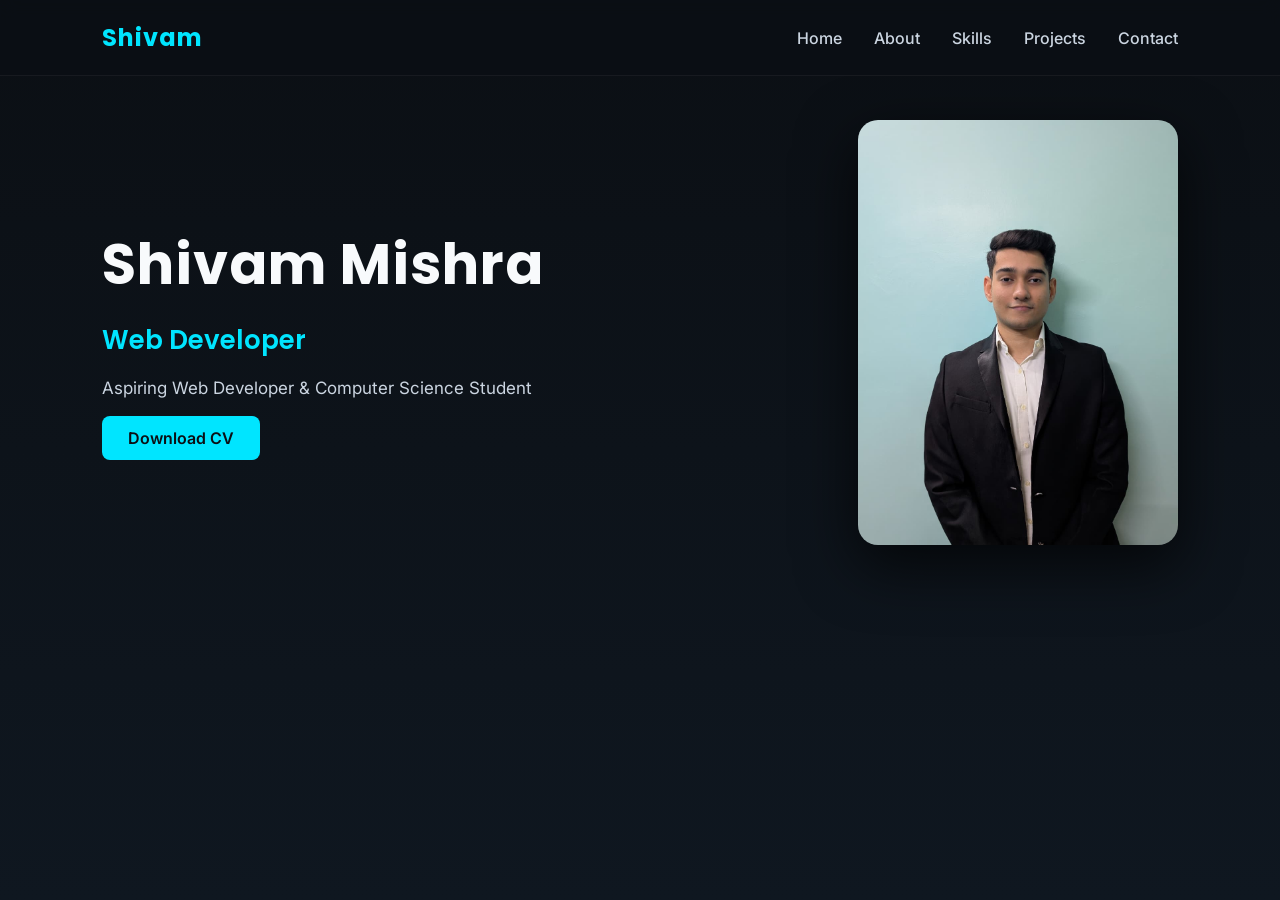
==== index.html @ c3b42509 "portfolio" ====
<!DOCTYPE html>
<html lang="en">
<head>
    <meta charset="UTF-8">
    <meta name="viewport" content="width=device-width, initial-scale=1.0">
    <title>Shivam Mishra | Portfolio</title>
    <link rel="stylesheet" href="index.css">
    <link href="https://fonts.googleapis.com/css2?family=Inter:wght@300;400;500;600&family=Poppins:wght@500;600;700&display=swap" rel="stylesheet">
</head>
<body>
<header>
          <h2 class="logo">Shivam</h2>
   <nav>
      <ul>
       <a href="#" data-section="home">Home</a>
<a href="#" data-section="about">About</a>
<a href="#" data-section="skills">Skills</a>
<a href="#" data-section="projects">Projects</a>
<a href="#" data-section="contact">Contact</a>

      </ul>
   </nav>
</header>

<section id="home" class="yesactive">
    <div class="content">
        <div class="text">
    <h1>Shivam Mishra</h1>
<h2>
    <span class="static-text"></span>
    <span class="role"></span>
</h2>    <p>Aspiring Web Developer & Computer Science Student</p>
<a href="cv.pdf" download>Download CV</a></div>
<div class="image">
 <img src="abc.jpeg" alt="Shivam">
</div>
</div></section>

<section id="about" class="yes">
    <div class="aboutcontainer">
        <h2>About Me</h2>

        <p>
            I am a second-year B.Tech Computer Science (AI) student focused on building a strong foundation in Data Structures, Algorithms, and Web Development. I enjoy transforming ideas into structured, functional applications with clean design and logical architecture.
        </p>

        <p>
            My current focus is strengthening problem-solving skills through DSA while simultaneously building real-world frontend projects. I am particularly interested in writing efficient code and understanding how systems work behind the scenes.
        </p>

        <p>
            Beyond academics, I actively follow financial markets and trading strategies, which has helped me develop analytical thinking and decision-making under uncertainty. I also play cricket, which has strengthened my teamwork and consistency.
        </p>
    </div>
</section>

<section id="skills"class="yes">
    <div class="skillscontainer">
        <h2>Skills</h2>

        <div class="skillsgrid">

            <div class="skillcard">
                <h3>💻 Languages</h3>
                <ul>
                    <li>Java</li>
                    <li>C</li>
                    <li>Python</li>
                </ul>
            </div>

            <div class="skillcard">
                <h3>🌐 Web Technologies</h3>
                <ul>
                    <li>HTML</li>
                    <li>CSS</li>
                    <li>JavaScript</li>
                </ul>
            </div>

            <div class="skillcard">
                <h3>🧠 Core Concepts</h3>
                <ul>
                    <li>Data Structures & Algorithms</li>
                    <li>OOPS</li>
                    <li>Operating Systems</li>
                    <li>SQL</li>
                </ul>
            </div>

        </div>
    </div>
</section>

<section id="projects"class="yes">
    <div class="projectscontainer">
        <h2>Projects</h2>

        <div class="projectsgrid">

            <div class="projectcard">
                <h3>Spotify Clone</h3>
                <p>
                    A responsive music player web application with play, pause, and album-based song navigation. 
                    Built to strengthen DOM manipulation and JavaScript logic.
                </p>

                <div class="techstack">
                    <span>HTML</span>
                    <span>CSS</span>
                    <span>JavaScript</span>
                </div>

                <div class="projectlinks">
                    <a href="https://github.com/your-username/project-repo" target="_blank">GitHub</a>
                </div>
            </div>

        </div>
    </div>
</section>
<section id="contact"class="yes">
    <h2>Get In Touch</h2>
    <div class="contactcontainer">
        <div class="contactinfo">
            <div class="contactcard">
                <h3>LinkedIn</h3>
    <a href="https://www.linkedin.com/in/shivammishra15">Visit</a></div>
    <div class="contactcard">
                <h3>GitHub</h3>
                <a href="https://github.com/your-username" target="_blank">
                    View Projects
                </a>
            </div>
    <div class="contactcard">
                <h3>Email</h3>
                <a href="mailto:Shivam1505mishra@gmail.com">
                    Send Mail
                </a>    
      </div>
      </div>
      <div class="contactform">
    <h2>Contact for any enquiry </h2>
    <form>
       <label for="name">Name</label>
<input type="text" id="name" name="name">

<label for="email">Email</label>
<input type="email" id="email" name="email">

<label for="phone">Phone</label>
<input type="tel" id="phone" name="phone">

<label for="message">Message</label>
<textarea id="message" name="message"></textarea>

<button type="submit">Send</button>
 </form>
 </div>
 </div>
</section>
<script src="index.js"></script>
</body>
</html>
---- index.css ----
*{
    margin:0;
    padding:0;
    box-sizing:border-box;
}

html{
    scroll-behavior:smooth;
}

body{
    font-family:'Inter', sans-serif;
    background: linear-gradient(180deg, #0b0f14 0%, #0f1720 100%);
    color:#f8fafc;
    position: relative;
    overflow-x: hidden;

}

/* Typography */
h1,h2,h3{
    font-family:'Poppins', sans-serif;
    font-weight:600;
}

/* Header */
header{
    position:fixed;
    width:100%;
    top:0;
    background:rgba(11, 15, 20, 0.85);
    backdrop-filter:blur(8px);
    padding:20px 8%;
    display:flex;
    justify-content:space-between;
    align-items:center;
    z-index:1000;
    border-bottom:1px solid rgba(255,255,255,0.05);
}

.logo{
    color:#00e5ff;
    font-weight:700;
    letter-spacing:1px;
}

header nav ul{
    display:flex;
    list-style:none;
    gap:32px;
}

header nav a{
    text-decoration:none;
    color:#cbd5e1;
    font-weight:500;
    transition:0.3s ease;
}

header nav a:hover{
    color:#00e5ff;
}

/* Sections */
section{
    padding:120px 8% 100px;
}

/* HERO */
#home{
    min-height:100vh;
    display:flex;
    align-items:center;
}
#home.yesactive{
    display: flex;
}

.content{
    display:flex;
    justify-content:space-between;
    align-items:center;
    width:100%;
    gap:70px;
}

.text h1{
    font-size:56px;
    font-weight:700;
    letter-spacing:1px;
}

.text h2{
    font-size:26px;
    color:#00e5ff;
    margin:14px 0;
}

.text p{
    font-size:17px;
    line-height:1.7;
    color:#cbd5e1;
    max-width:520px;
    margin-bottom:25px;
}

/* Button */
a[download]{
    background:#00e5ff;
    padding:12px 26px;
    border-radius:8px;
    text-decoration:none;
    color:#0b0f14;
    font-weight:600;
    transition:0.3s ease;
}

a[download]:hover{
    background:#00bcd4;
    transform:translateY(-3px);
    box-shadow:0 0 15px rgba(0,229,255,0.3);
}

/* Image */
.image img{
    width:320px;
    border-radius:20px;
    box-shadow:0 20px 60px rgba(0,0,0,0.7);
    transition:0.4s ease;
}

.image img:hover{
    transform:scale(1.05);
}

/* CONTACT */
#contact{
    background:#0f1621;
    border-top:1px solid rgba(255,255,255,0.05);
}


#contact h2{
    margin-bottom:60px;
    color: #00e5ff;
    margin-bottom: auto;
}

.contactcontainer{
    display:flex;
    gap:70px;
    align-items:stretch;
}
.contactinfo,
.contactform{
    flex:1;
    display:flex;
    flex-direction:column;
}

/* Cards */
.contactinfo{
    justify-content:space-evenly;
    gap:25px;
}

.contactcard{
    background:#141b24;
    padding:25px;
    border-radius:14px;
    border:1px solid rgba(255,255,255,0.06);
    transition:0.3s ease;
}

.contactcard:hover{
    transform:translateY(-6px);
    border-color:#00e5ff;
    box-shadow:0 0 20px rgba(0,229,255,0.15);
}

.contactcard h3{
    color:#00e5ff;
    margin-bottom:8px;
}

.contactcard a{
    color:#cbd5e1;
    text-decoration:none;
    transition:0.3s ease;
}

.contactcard a:hover{
    color:#00e5ff;
}

/* Form */
.contactform form{
    display:flex;
    flex-direction:column;
    gap:18px;
}

.contactform input,
.contactform textarea{
    padding:14px;
    border-radius:8px;
    border:1px solid rgba(255,255,255,0.06);
    background:#141b24;
    color:#f8fafc;
}

.contactform input:focus,
.contactform textarea:focus{
    outline:none;
    border-color:#00e5ff;
}

.contactform button{
    padding:14px;
    border-radius:8px;
    border:none;
    background:#00e5ff;
    color:#0b0f14;
    font-weight:600;
    cursor:pointer;
    transition:0.3s ease;
}

.contactform button:hover{
    background:#00bcd4;
}
#about{
    background: #0c1218;
}
.aboutcontainer{
    max-width: 900px;
    margin: auto;
}
#about h2{
    margin-bottom: 30px;
    color: #00e5ff;
    text-align: center;
}
#about p{
    color: #cbd5e1;
    line-height: 1.8;
    margin-bottom: 20px;
    font-size: 17px;
}
#skills{
   background: #0f1621; 
}
.skillscontainer{
    max-width: 1100px;
    margin: auto;
}
#skills h2{
    margin-bottom: 50px;
    color: #00e5ff;
    text-align: center;
}
.skillsgrid{
    display: flex;
    gap: 40px;
    flex-wrap: wrap;
}
.skillcard{
    flex: 1;
    min-width: 260px;
    background: #141b24;
    padding: 30px;
    border-radius: 14px;
    border: 1px solid rgba(255,255,255,0.06);
    transition: transform 0.3s ease, box-shadow 0.3s ease, border 0.3s ease;
}
.skillcard:hover{
    transform: translateY((-6px));
    border-color: #00e5ff;
    box-shadow: 0 10px 30px rgba(0,229,255,0.15);
}
.skillcard h3{
    margin-bottom: 20px;
    color: #00e5ff;
}
.skillcard ul{
    list-style: none;
}
.skillcard li{
    margin-bottom: 12px;
    color: #cbd5e1;
    font-size: 16px;
    position: relative;
    padding-left: 18px;
}
.skillcard li::before {
    content: "▹";
    position: absolute;
    left: 0;
    color: #00e5ff;
}
#projects {
    background: #0c1218;
}

.projectscontainer {
    max-width: 1100px;
    margin: auto;
}

#projects h2 {
    margin-bottom: 50px;
    color: #00e5ff;
}

.projectsgrid {
    display: flex;
    gap: 40px;
    flex-wrap: wrap;
}

.projectcard {
    flex: 1;
    min-width: 300px;
    background: #141b24;
    padding: 30px;
    border-radius: 14px;
    border: 1px solid rgba(255,255,255,0.06);
    transition: 0.3s ease;
}

.projectcard:hover {
    transform: translateY(-8px);
    border-color: #00e5ff;
    box-shadow: 0 10px 30px rgba(0,229,255,0.15);
}

.projectcard h3 {
    margin-bottom: 15px;
    color: #00e5ff;
}

.projectcard p {
    color: #cbd5e1;
    line-height: 1.7;
    margin-bottom: 20px;
}

/* Tech Stack Tags */
.techstack {
    margin-bottom: 20px;
}

.techstack span {
    display: inline-block;
    background: #1f2933;
    padding: 6px 12px;
    border-radius: 6px;
    font-size: 14px;
    margin-right: 8px;
    color: #cbd5e1;
}

/* Project Links */
.projectlinks a {
    text-decoration: none;
    color: #00e5ff;
    font-weight: 500;
    transition: 0.3s ease;
}

.projectlinks a:hover {
    text-decoration: underline;
}
.yes {
    display: none !important;
}

.yesactive {
    display: block !important;
}
.fade-in {
    animation: fadeSection 0.4s ease forwards;
}

@keyframes fadeSection {
    from {
        opacity: 0;
        transform: translateY(15px);
    }
    to {
        opacity: 1;
        transform: translateY(0);
    }
}
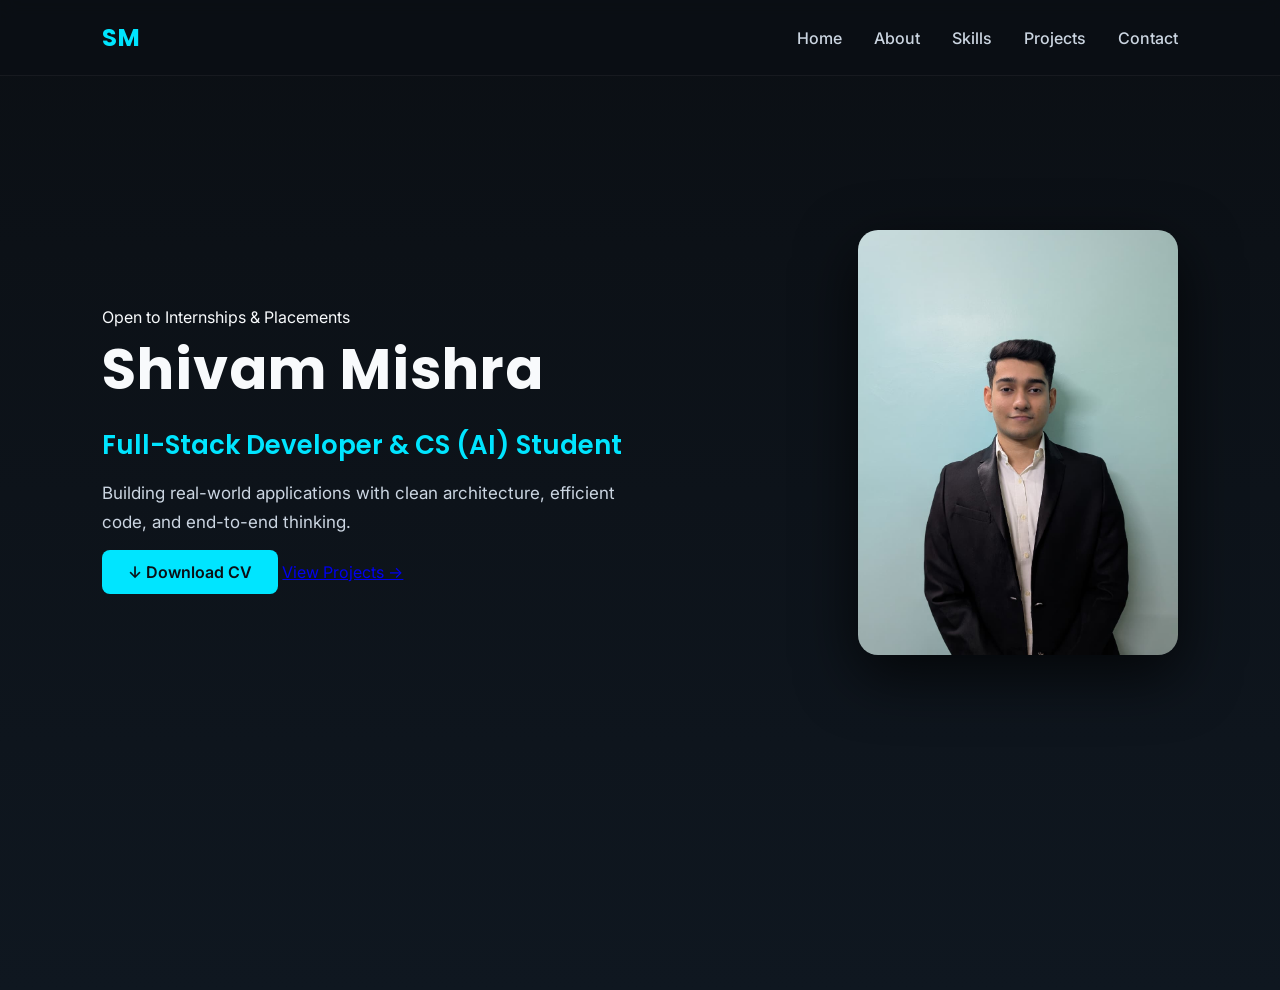
==== commit 9acb7d4d: "update project and skills" ====
--- a/index.html
+++ b/index.html
@@ -9,7 +9,7 @@
 </head>
 <body>
 <header>
-          <h2 class="logo">Shivam</h2>
+          <h2 class="logo">SM</h2>
    <nav>
       <ul>
        <a href="#" data-section="home">Home</a>
@@ -22,143 +22,215 @@
    </nav>
 </header>
 
-<section id="home" class="yesactive">
+ <section id="home" class="yesactive">
+    <div class="hero-bg"></div>
+    <div class="hero-grid"></div>
     <div class="content">
-        <div class="text">
-    <h1>Shivam Mishra</h1>
-<h2>
-    <span class="static-text"></span>
-    <span class="role"></span>
-</h2>    <p>Aspiring Web Developer & Computer Science Student</p>
-<a href="cv.pdf" download>Download CV</a></div>
-<div class="image">
- <img src="abc.jpeg" alt="Shivam">
-</div>
-</div></section>
-
-<section id="about" class="yes">
+      <div class="text">
+        <div class="hero-badge">
+          <span class="badge-dot"></span>
+          Open to Internships &amp; Placements
+        </div>
+        <h1>Shivam <span class="accent">Mishra</span></h1>
+        <h2 class="hero-sub">Full-Stack Developer &amp; CS (AI) Student</h2>
+        <p>Building real-world applications with clean architecture, efficient code, and end-to-end thinking.</p>
+        <div class="hero-actions">
+          <a href="cv.pdf" download class="btn btn-primary">↓ Download CV</a>
+          <a href="#" data-section="projects" class="btn btn-ghost">View Projects →</a>
+        </div>
+      </div>
+      <div class="image">
+        <img src="abc.jpeg" alt="Shivam Mishra">
+      </div>
+    </div>
+  </section>
+
+  <section id="about" class="yes">
     <div class="aboutcontainer">
-        <h2>About Me</h2>
-
-        <p>
-            I am a second-year B.Tech Computer Science (AI) student focused on building a strong foundation in Data Structures, Algorithms, and Web Development. I enjoy transforming ideas into structured, functional applications with clean design and logical architecture.
-        </p>
-
-        <p>
-            My current focus is strengthening problem-solving skills through DSA while simultaneously building real-world frontend projects. I am particularly interested in writing efficient code and understanding how systems work behind the scenes.
-        </p>
-
-        <p>
-            Beyond academics, I actively follow financial markets and trading strategies, which has helped me develop analytical thinking and decision-making under uncertainty. I also play cricket, which has strengthened my teamwork and consistency.
-        </p>
-    </div>
-</section>
-
-<section id="skills"class="yes">
+      <div class="section-label">About Me</div>
+      <h2>Who I Am</h2>
+      <div class="about-grid">
+        <div class="about-text">
+          <p>I'm a second-year B.Tech Computer Science (AI) student, focused on building a strong foundation in Data Structures, Algorithms, and full-stack Web Development.</p>
+          <p>I enjoy building end-to-end applications — from designing REST APIs and database schemas to crafting clean, responsive frontends. I care about writing efficient code and understanding how systems work under the hood.</p>
+          <p>Beyond academics, I actively follow financial markets and trading strategies, which has sharpened my analytical thinking. I also play cricket, which has built my teamwork and consistency.</p>
+        </div>
+        <div class="about-stats">
+          <div class="stat-card">
+            <div class="stat-number">2+</div>
+            <div class="stat-label">Full-stack projects</div>
+          </div>
+          <div class="stat-card">
+            <div class="stat-number">25d</div>
+            <div class="stat-label">DSA roadmap</div>
+          </div>
+          <div class="stat-card">
+            <div class="stat-number">5+</div>
+            <div class="stat-label">Technologies</div>
+          </div>
+          <div class="stat-card">
+            <div class="stat-number">2nd</div>
+            <div class="stat-label">Year B.Tech CS (AI)</div>
+          </div>
+        </div>
+      </div>
+    </div>
+  </section>
+
+<section id="skills" class="yes">
     <div class="skillscontainer">
-        <h2>Skills</h2>
-
-        <div class="skillsgrid">
-
-            <div class="skillcard">
-                <h3>💻 Languages</h3>
-                <ul>
-                    <li>Java</li>
-                    <li>C</li>
-                    <li>Python</li>
-                </ul>
+      <div class="section-label">Skills</div>
+      <h2>My Tech Stack</h2>
+      <p class="section-desc">A mix of languages, frameworks, and tools I've used to build real projects.</p>
+      <div class="skillsgrid">
+        <div class="skillcard">
+          <h3>💻 Languages</h3>
+          <div class="skill-tags">
+            <span class="tag">Java</span>
+            <span class="tag">C</span>
+            <span class="tag">Python</span>
+            <span class="tag">JavaScript</span>
+            <span class="tag">SQL</span>
+          </div>
+        </div>
+        <div class="skillcard">
+          <h3>🌐 Frontend</h3>
+          <div class="skill-tags">
+            <span class="tag">HTML</span>
+            <span class="tag">CSS</span>
+            <span class="tag">JavaScript</span>
+            <span class="tag">EJS</span>
+          </div>
+        </div>
+        <div class="skillcard">
+          <h3>⚙️ Backend</h3>
+          <div class="skill-tags">
+            <span class="tag green">Node.js</span>
+            <span class="tag green">Express.js</span>
+            <span class="tag green">REST APIs</span>
+            <span class="tag green">JWT Auth</span>
+          </div>
+        </div>
+        <div class="skillcard">
+          <h3>🗄️ Database &amp; Tools</h3>
+          <div class="skill-tags">
+            <span class="tag green">MySQL</span>
+            <span class="tag">Git</span>
+            <span class="tag">GitHub</span>
+            <span class="tag">Render</span>
+          </div>
+        </div>
+        <div class="skillcard">
+          <h3>🧠 CS Concepts</h3>
+          <div class="skill-tags">
+            <span class="tag">DSA</span>
+            <span class="tag">OOP</span>
+            <span class="tag">Operating Systems</span>
+            <span class="tag">DBMS</span>
+          </div>
+        </div>
+      </div>
+    </div>
+  </section>
+
+<section id="projects" class="yes">
+    <div class="projectscontainer">
+      <div class="section-label">Projects</div>
+      <h2>Things I've Built</h2>
+      <p class="section-desc">Real-world applications built from scratch — covering the full stack.</p>
+      <div class="projectsgrid">
+ 
+        <!-- StockSim -->
+        <div class="projectcard featured">
+          <div class="project-badge">⭐ Featured</div>
+          <h3>StockSim — Virtual NSE Trading Platform</h3>
+          <p>A full-stack virtual stock trading platform simulating real NSE market conditions. Features live stock prices via Yahoo Finance API, JWT authentication, portfolio tracking, buy/sell orders, and a leaderboard. Built end-to-end with MVC architecture and deployed on cloud infrastructure.</p>
+          <div class="techstack">
+            <span>Node.js</span>
+            <span>Express.js</span>
+            <span>MySQL</span>
+            <span>EJS</span>
+            <span>JWT</span>
+            <span>Yahoo Finance API</span>
+            <span>Render</span>
+          </div>
+          <div class="projectlinks">
+            <a href="https://github.com/shivamm-15/Stocksim" target="_blank">GitHub →</a>
+          </div>
+        </div>
+ 
+        <!-- Spotify Clone -->
+        <div class="projectcard">
+          <div class="project-badge blue">Frontend</div>
+          <h3>Spotify Clone</h3>
+          <p>A responsive music player web application with play, pause, and album-based song navigation. Built to strengthen DOM manipulation, event handling, and JavaScript logic. Closely replicates Spotify's UI layout and interaction patterns.</p>
+          <div class="techstack">
+            <span>HTML</span>
+            <span>CSS</span>
+            <span>JavaScript</span>
+          </div>
+          <div class="projectlinks">
+            <a href="https://github.com/shivamm-15" target="_blank">GitHub →</a>
+          </div>
+        </div>
+ 
+      </div>
+    </div>
+  </section>
+
+
+<section id="contact" class="yes">
+    <div class="section-label">Contact</div>
+    <h2>Get In Touch</h2>
+    <p class="section-desc">Open to internship opportunities, collaborations, and project discussions.</p>
+    <div class="contactcontainer">
+      <div class="contactinfo">
+        <a href="https://www.linkedin.com/in/shivammishra15" target="_blank" class="contactcard">
+          <div class="contact-icon">💼</div>
+          <h3>LinkedIn</h3>
+          <span>shivammishra15</span>
+        </a>
+        <a href="https://github.com/shivamm-15" target="_blank" class="contactcard">
+          <div class="contact-icon">🐙</div>
+          <h3>GitHub</h3>
+          <span>shivamm-15</span>
+        </a>
+        <a href="mailto:Shivam1505mishra@gmail.com" class="contactcard">
+          <div class="contact-icon">✉️</div>
+          <h3>Email</h3>
+          <span>Shivam1505mishra@gmail.com</span>
+        </a>
+      </div>
+ 
+      <div class="contactform">
+        <h3>Send a Message</h3>
+        <form>
+          <div class="form-row">
+            <div class="form-group">
+              <label for="name">Name</label>
+              <input type="text" id="name" name="name" placeholder="Your name">
             </div>
-
-            <div class="skillcard">
-                <h3>🌐 Web Technologies</h3>
-                <ul>
-                    <li>HTML</li>
-                    <li>CSS</li>
-                    <li>JavaScript</li>
-                </ul>
+            <div class="form-group">
+              <label for="email">Email</label>
+              <input type="email" id="email" name="email" placeholder="your@email.com">
             </div>
-
-            <div class="skillcard">
-                <h3>🧠 Core Concepts</h3>
-                <ul>
-                    <li>Data Structures & Algorithms</li>
-                    <li>OOPS</li>
-                    <li>Operating Systems</li>
-                    <li>SQL</li>
-                </ul>
-            </div>
-
-        </div>
-    </div>
-</section>
-
-<section id="projects"class="yes">
-    <div class="projectscontainer">
-        <h2>Projects</h2>
-
-        <div class="projectsgrid">
-
-            <div class="projectcard">
-                <h3>Spotify Clone</h3>
-                <p>
-                    A responsive music player web application with play, pause, and album-based song navigation. 
-                    Built to strengthen DOM manipulation and JavaScript logic.
-                </p>
-
-                <div class="techstack">
-                    <span>HTML</span>
-                    <span>CSS</span>
-                    <span>JavaScript</span>
-                </div>
-
-                <div class="projectlinks">
-                    <a href="https://github.com/your-username/project-repo" target="_blank">GitHub</a>
-                </div>
-            </div>
-
-        </div>
-    </div>
-</section>
-<section id="contact"class="yes">
-    <h2>Get In Touch</h2>
-    <div class="contactcontainer">
-        <div class="contactinfo">
-            <div class="contactcard">
-                <h3>LinkedIn</h3>
-    <a href="https://www.linkedin.com/in/shivammishra15">Visit</a></div>
-    <div class="contactcard">
-                <h3>GitHub</h3>
-                <a href="https://github.com/your-username" target="_blank">
-                    View Projects
-                </a>
-            </div>
-    <div class="contactcard">
-                <h3>Email</h3>
-                <a href="mailto:Shivam1505mishra@gmail.com">
-                    Send Mail
-                </a>    
-      </div>
-      </div>
-      <div class="contactform">
-    <h2>Contact for any enquiry </h2>
-    <form>
-       <label for="name">Name</label>
-<input type="text" id="name" name="name">
-
-<label for="email">Email</label>
-<input type="email" id="email" name="email">
-
-<label for="phone">Phone</label>
-<input type="tel" id="phone" name="phone">
-
-<label for="message">Message</label>
-<textarea id="message" name="message"></textarea>
-
-<button type="submit">Send</button>
- </form>
- </div>
- </div>
-</section>
+          </div>
+          <div class="form-group">
+            <label for="phone">Phone (optional)</label>
+            <input type="tel" id="phone" name="phone" placeholder="+91 XXXXX XXXXX">
+          </div>
+          <div class="form-group">
+            <label for="message">Message</label>
+            <textarea id="message" name="message" placeholder="Hi Shivam, I'd like to discuss..."></textarea>
+          </div>
+          <button type="submit">Send Message</button>
+        </form>
+      </div>
+    </div>
+  </section>
+
+
+  
 <script src="index.js"></script>
 </body>
 </html>
--- a/index.css
+++ b/index.css
@@ -3,7 +3,9 @@
     padding:0;
     box-sizing:border-box;
 }
-
+body {
+    padding-top: 90px;
+}
 html{
     scroll-behavior:smooth;
 }
@@ -371,15 +373,24 @@
 .projectlinks a:hover {
     text-decoration: underline;
 }
-.yes {
+section.yes {
     display: none !important;
 }
 
-.yesactive {
+section.yesactive {
     display: block !important;
+    min-height: 100vh;
+    padding-top: 140px;
 }
 .fade-in {
     animation: fadeSection 0.4s ease forwards;
+}
+#about h2,
+#skills h2,
+#projects h2,
+#contact h2 {
+    margin-bottom: 40px;
+    text-align: center;
 }
 
 @keyframes fadeSection {
@@ -391,4 +402,56 @@
         opacity: 1;
         transform: translateY(0);
     }
+}
+/* ========================= */
+/* RESPONSIVE DESIGN */
+/* ========================= */
+
+@media (max-width: 1024px) {
+    .content {
+        flex-direction: column;
+        text-align: center;
+    }
+
+    .image img {
+        width: 260px;
+        margin-top: 30px;
+    }
+
+    .skillsgrid,
+    .projectsgrid,
+    .contactcontainer {
+        flex-direction: column;
+    }
+
+    .contactcontainer {
+        gap: 40px;
+    }
+}
+
+@media (max-width: 600px) {
+    header {
+        padding: 15px 5%;
+    }
+
+    header nav ul {
+        gap: 15px;
+        font-size: 14px;
+    }
+
+    .text h1 {
+        font-size: 36px;
+    }
+
+    .text h2 {
+        font-size: 20px;
+    }
+
+    .text p {
+        font-size: 15px;
+    }
+
+    section {
+        padding: 100px 5% 80px;
+    }
 }
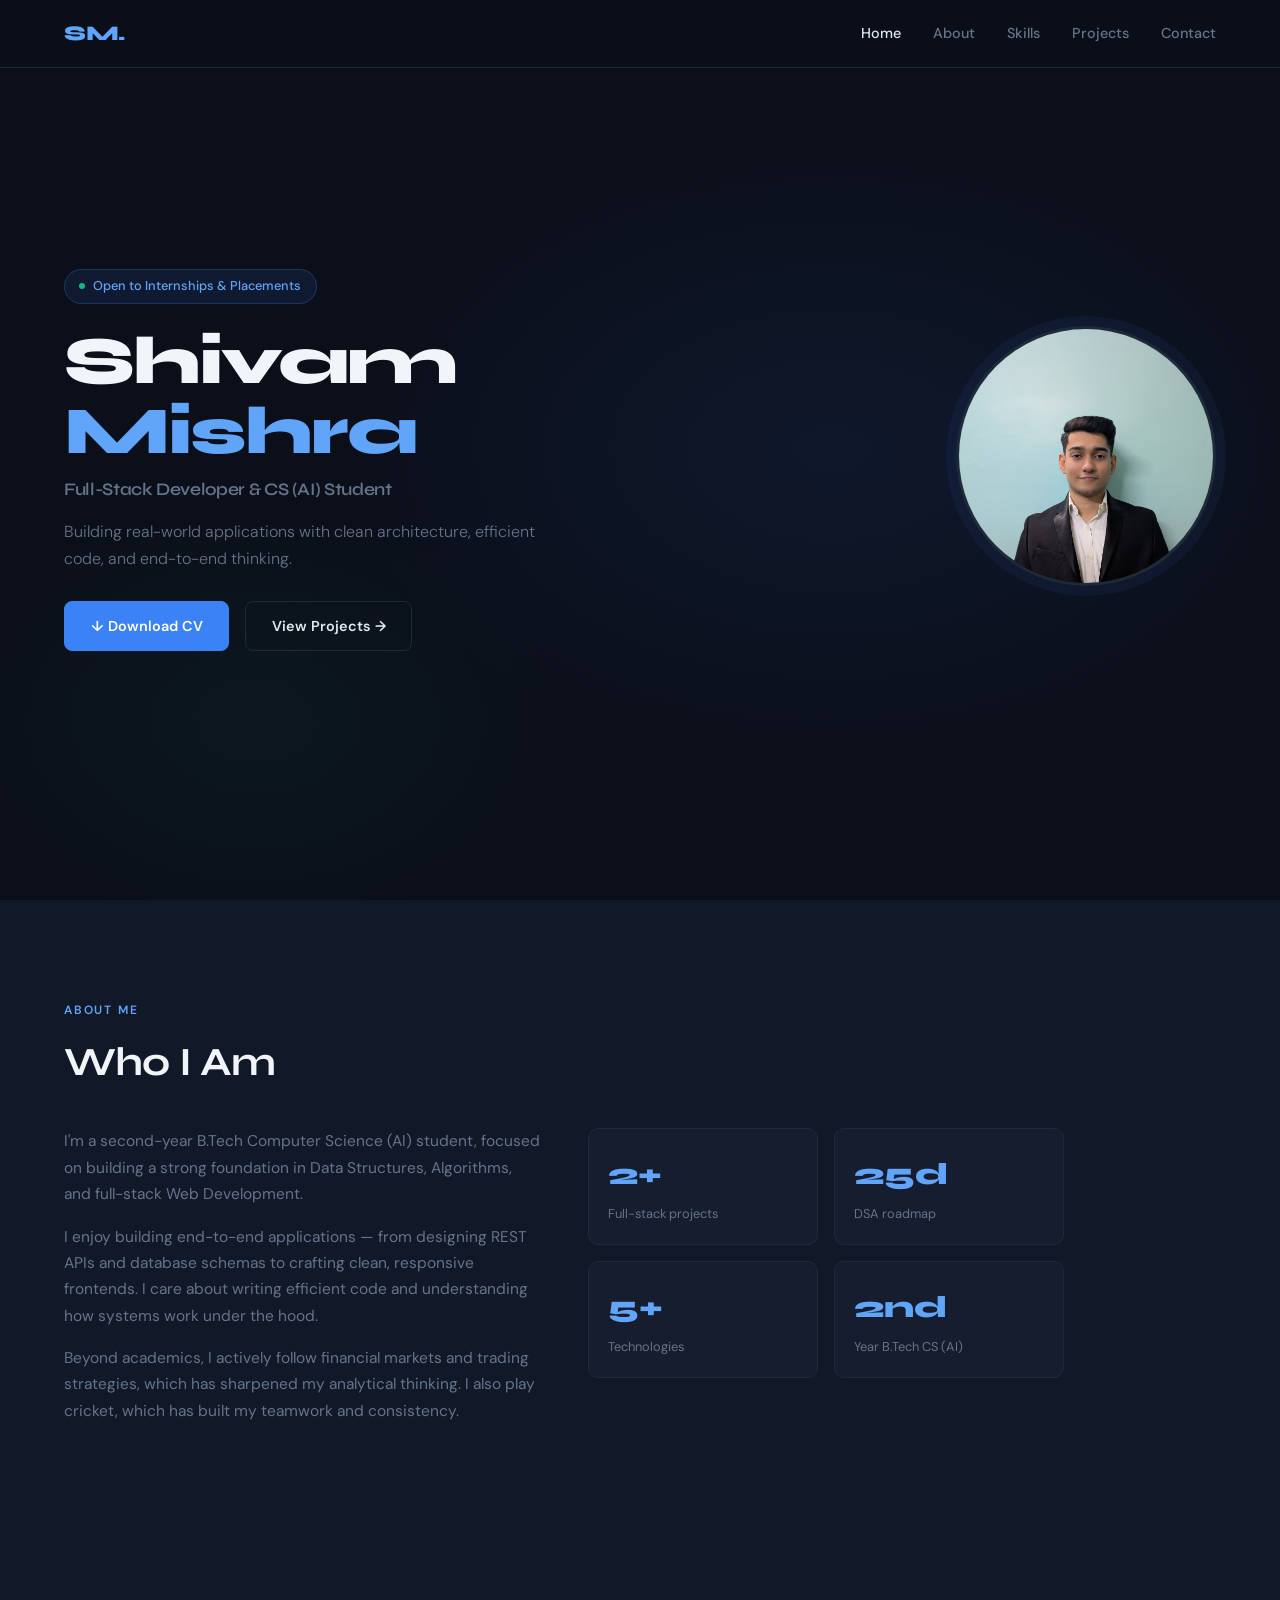
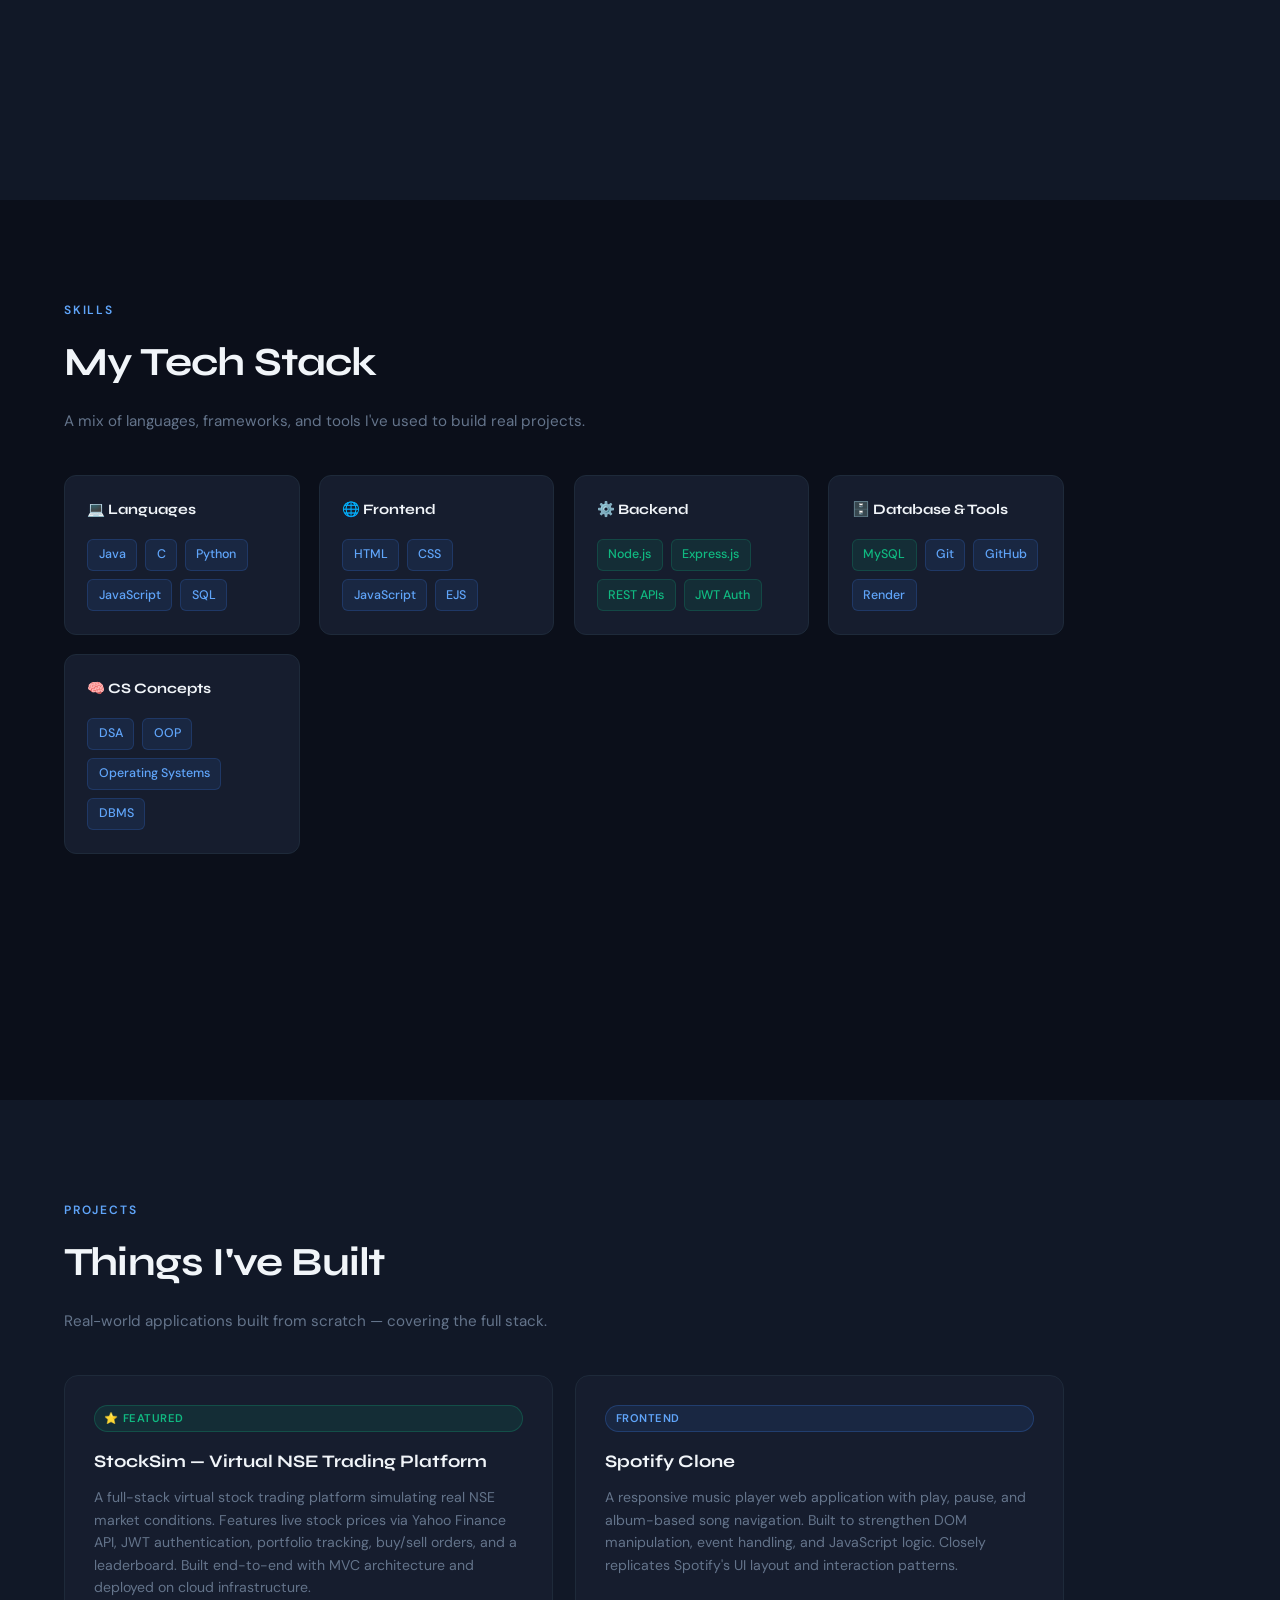
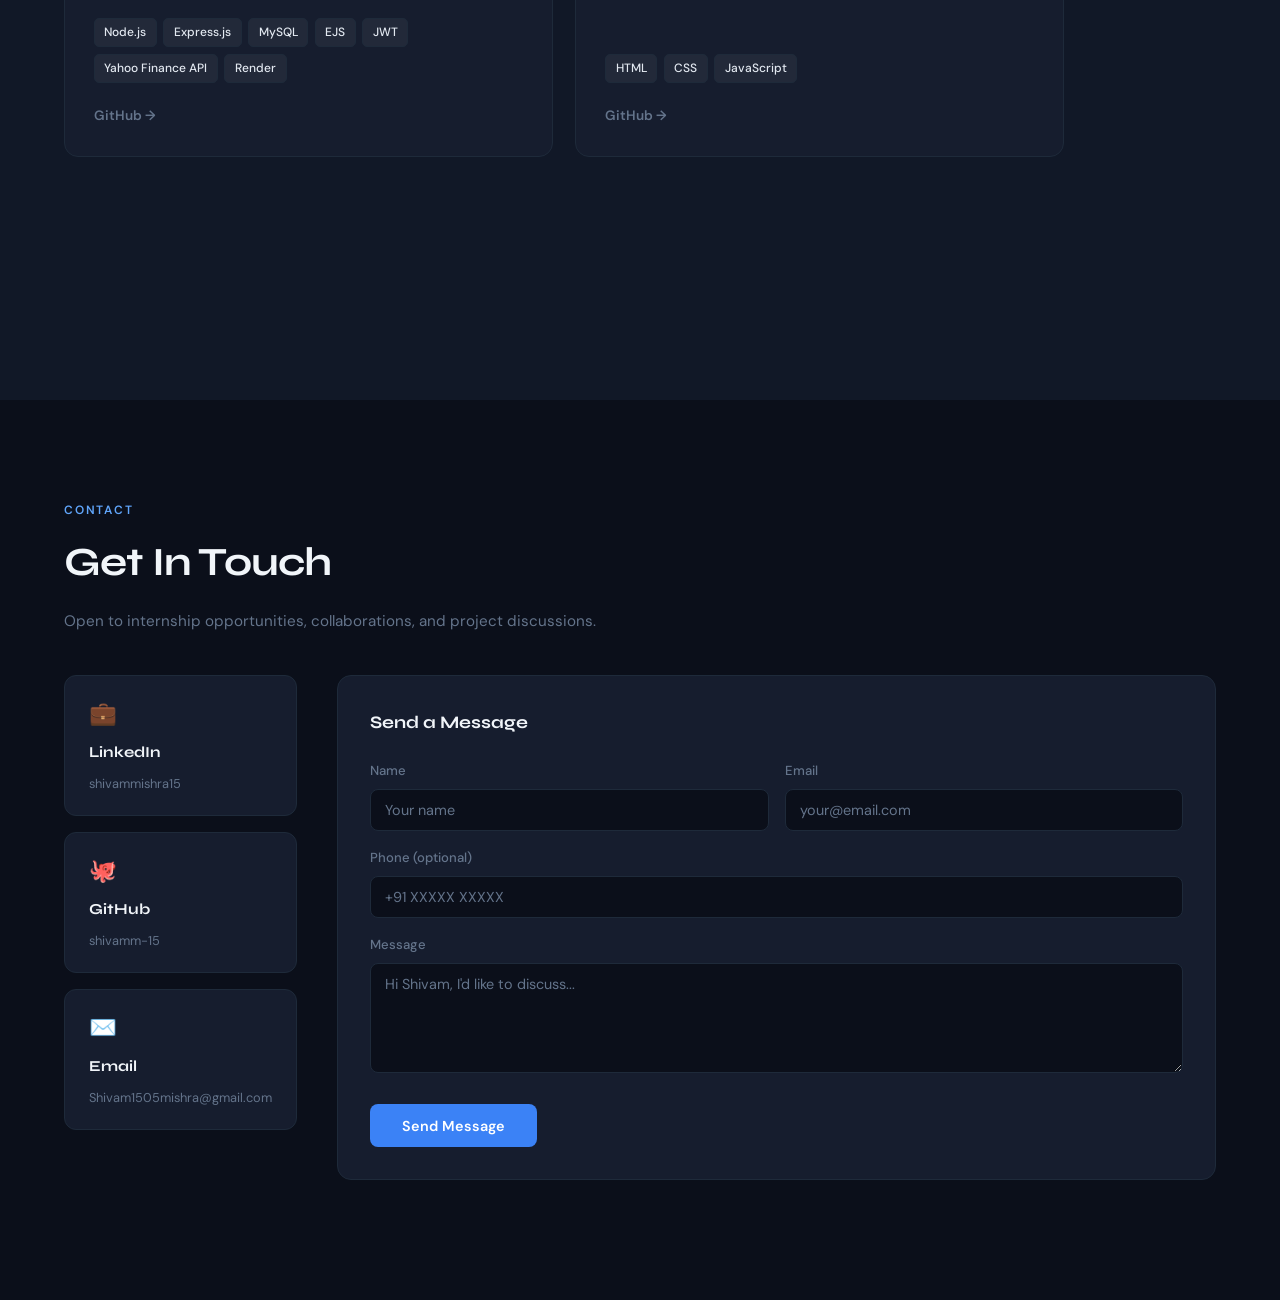
==== commit 0d81cd5d: "updating changes" ====
--- a/index.html
+++ b/index.html
@@ -1,28 +1,29 @@
 <!DOCTYPE html>
 <html lang="en">
 <head>
-    <meta charset="UTF-8">
-    <meta name="viewport" content="width=device-width, initial-scale=1.0">
-    <title>Shivam Mishra | Portfolio</title>
-    <link rel="stylesheet" href="index.css">
-    <link href="https://fonts.googleapis.com/css2?family=Inter:wght@300;400;500;600&family=Poppins:wght@500;600;700&display=swap" rel="stylesheet">
+  <meta charset="UTF-8">
+  <meta name="viewport" content="width=device-width, initial-scale=1.0">
+  <title>Shivam Mishra | Portfolio</title>
+  <link rel="stylesheet" href="index.css">
+  <link href="https://fonts.googleapis.com/css2?family=Syne:wght@400;600;700;800&family=DM+Sans:ital,opsz,wght@0,9..40,300;0,9..40,400;0,9..40,500;1,9..40,300&display=swap" rel="stylesheet">
 </head>
 <body>
-<header>
-          <h2 class="logo">SM</h2>
-   <nav>
+
+  <header>
+    <h2 class="logo">SM.</h2>
+    <nav>
       <ul>
-       <a href="#" data-section="home">Home</a>
-<a href="#" data-section="about">About</a>
-<a href="#" data-section="skills">Skills</a>
-<a href="#" data-section="projects">Projects</a>
-<a href="#" data-section="contact">Contact</a>
-
+        <a href="#" data-section="home">Home</a>
+        <a href="#" data-section="about">About</a>
+        <a href="#" data-section="skills">Skills</a>
+        <a href="#" data-section="projects">Projects</a>
+        <a href="#" data-section="contact">Contact</a>
       </ul>
-   </nav>
-</header>
-
- <section id="home" class="yesactive">
+    </nav>
+  </header>
+
+  <!-- HOME -->
+  <section id="home" class="yesactive">
     <div class="hero-bg"></div>
     <div class="hero-grid"></div>
     <div class="content">
@@ -45,6 +46,7 @@
     </div>
   </section>
 
+  <!-- ABOUT -->
   <section id="about" class="yes">
     <div class="aboutcontainer">
       <div class="section-label">About Me</div>
@@ -77,7 +79,8 @@
     </div>
   </section>
 
-<section id="skills" class="yes">
+  <!-- SKILLS -->
+  <section id="skills" class="yes">
     <div class="skillscontainer">
       <div class="section-label">Skills</div>
       <h2>My Tech Stack</h2>
@@ -133,13 +136,14 @@
     </div>
   </section>
 
-<section id="projects" class="yes">
+  <!-- PROJECTS -->
+  <section id="projects" class="yes">
     <div class="projectscontainer">
       <div class="section-label">Projects</div>
       <h2>Things I've Built</h2>
       <p class="section-desc">Real-world applications built from scratch — covering the full stack.</p>
       <div class="projectsgrid">
- 
+
         <!-- StockSim -->
         <div class="projectcard featured">
           <div class="project-badge">⭐ Featured</div>
@@ -158,7 +162,7 @@
             <a href="https://github.com/shivamm-15/Stocksim" target="_blank">GitHub →</a>
           </div>
         </div>
- 
+
         <!-- Spotify Clone -->
         <div class="projectcard">
           <div class="project-badge blue">Frontend</div>
@@ -173,13 +177,13 @@
             <a href="https://github.com/shivamm-15" target="_blank">GitHub →</a>
           </div>
         </div>
- 
-      </div>
-    </div>
-  </section>
-
-
-<section id="contact" class="yes">
+
+      </div>
+    </div>
+  </section>
+
+  <!-- CONTACT -->
+  <section id="contact" class="yes">
     <div class="section-label">Contact</div>
     <h2>Get In Touch</h2>
     <p class="section-desc">Open to internship opportunities, collaborations, and project discussions.</p>
@@ -201,7 +205,7 @@
           <span>Shivam1505mishra@gmail.com</span>
         </a>
       </div>
- 
+
       <div class="contactform">
         <h3>Send a Message</h3>
         <form>
@@ -229,8 +233,6 @@
     </div>
   </section>
 
-
-  
-<script src="index.js"></script>
+  <script src="index.js"></script>
 </body>
 </html>
--- a/index.css
+++ b/index.css
@@ -1,457 +1,465 @@
-*{
-    margin:0;
-    padding:0;
-    box-sizing:border-box;
-}
+/* ── RESET & BASE ── */
+*, *::before, *::after { box-sizing: border-box; margin: 0; padding: 0; }
+
+:root {
+  --bg: #0b0f1a;
+  --bg2: #111827;
+  --card: #161d2e;
+  --border: #1e2a3a;
+  --accent: #3b82f6;
+  --accent2: #60a5fa;
+  --green: #10b981;
+  --text: #e2e8f0;
+  --muted: #64748b;
+  --heading: #f1f5f9;
+}
+
+html { scroll-behavior: smooth; }
+
 body {
-    padding-top: 90px;
-}
-html{
-    scroll-behavior:smooth;
-}
-
-body{
-    font-family:'Inter', sans-serif;
-    background: linear-gradient(180deg, #0b0f14 0%, #0f1720 100%);
-    color:#f8fafc;
-    position: relative;
-    overflow-x: hidden;
-
-}
-
-/* Typography */
-h1,h2,h3{
-    font-family:'Poppins', sans-serif;
-    font-weight:600;
-}
-
-/* Header */
-header{
-    position:fixed;
-    width:100%;
-    top:0;
-    background:rgba(11, 15, 20, 0.85);
-    backdrop-filter:blur(8px);
-    padding:20px 8%;
-    display:flex;
-    justify-content:space-between;
-    align-items:center;
-    z-index:1000;
-    border-bottom:1px solid rgba(255,255,255,0.05);
-}
-
-.logo{
-    color:#00e5ff;
-    font-weight:700;
-    letter-spacing:1px;
-}
-
-header nav ul{
-    display:flex;
-    list-style:none;
-    gap:32px;
-}
-
-header nav a{
-    text-decoration:none;
-    color:#cbd5e1;
-    font-weight:500;
-    transition:0.3s ease;
-}
-
-header nav a:hover{
-    color:#00e5ff;
-}
-
-/* Sections */
-section{
-    padding:120px 8% 100px;
-}
-
-/* HERO */
-#home{
-    min-height:100vh;
-    display:flex;
-    align-items:center;
-}
-#home.yesactive{
-    display: flex;
-}
-
-.content{
-    display:flex;
-    justify-content:space-between;
-    align-items:center;
-    width:100%;
-    gap:70px;
-}
-
-.text h1{
-    font-size:56px;
-    font-weight:700;
-    letter-spacing:1px;
-}
-
-.text h2{
-    font-size:26px;
-    color:#00e5ff;
-    margin:14px 0;
-}
-
-.text p{
-    font-size:17px;
-    line-height:1.7;
-    color:#cbd5e1;
-    max-width:520px;
-    margin-bottom:25px;
-}
-
-/* Button */
-a[download]{
-    background:#00e5ff;
-    padding:12px 26px;
-    border-radius:8px;
-    text-decoration:none;
-    color:#0b0f14;
-    font-weight:600;
-    transition:0.3s ease;
-}
-
-a[download]:hover{
-    background:#00bcd4;
-    transform:translateY(-3px);
-    box-shadow:0 0 15px rgba(0,229,255,0.3);
-}
-
-/* Image */
-.image img{
-    width:320px;
-    border-radius:20px;
-    box-shadow:0 20px 60px rgba(0,0,0,0.7);
-    transition:0.4s ease;
-}
-
-.image img:hover{
-    transform:scale(1.05);
-}
-
-/* CONTACT */
-#contact{
-    background:#0f1621;
-    border-top:1px solid rgba(255,255,255,0.05);
-}
-
-
-#contact h2{
-    margin-bottom:60px;
-    color: #00e5ff;
-    margin-bottom: auto;
-}
-
-.contactcontainer{
-    display:flex;
-    gap:70px;
-    align-items:stretch;
-}
-.contactinfo,
-.contactform{
-    flex:1;
-    display:flex;
-    flex-direction:column;
-}
-
-/* Cards */
-.contactinfo{
-    justify-content:space-evenly;
-    gap:25px;
-}
-
-.contactcard{
-    background:#141b24;
-    padding:25px;
-    border-radius:14px;
-    border:1px solid rgba(255,255,255,0.06);
-    transition:0.3s ease;
-}
-
-.contactcard:hover{
-    transform:translateY(-6px);
-    border-color:#00e5ff;
-    box-shadow:0 0 20px rgba(0,229,255,0.15);
-}
-
-.contactcard h3{
-    color:#00e5ff;
-    margin-bottom:8px;
-}
-
-.contactcard a{
-    color:#cbd5e1;
-    text-decoration:none;
-    transition:0.3s ease;
-}
-
-.contactcard a:hover{
-    color:#00e5ff;
-}
-
-/* Form */
-.contactform form{
-    display:flex;
-    flex-direction:column;
-    gap:18px;
-}
-
-.contactform input,
-.contactform textarea{
-    padding:14px;
-    border-radius:8px;
-    border:1px solid rgba(255,255,255,0.06);
-    background:#141b24;
-    color:#f8fafc;
-}
-
-.contactform input:focus,
-.contactform textarea:focus{
-    outline:none;
-    border-color:#00e5ff;
-}
-
-.contactform button{
-    padding:14px;
-    border-radius:8px;
-    border:none;
-    background:#00e5ff;
-    color:#0b0f14;
-    font-weight:600;
-    cursor:pointer;
-    transition:0.3s ease;
-}
-
-.contactform button:hover{
-    background:#00bcd4;
-}
-#about{
-    background: #0c1218;
-}
-.aboutcontainer{
-    max-width: 900px;
-    margin: auto;
-}
-#about h2{
-    margin-bottom: 30px;
-    color: #00e5ff;
-    text-align: center;
-}
-#about p{
-    color: #cbd5e1;
-    line-height: 1.8;
-    margin-bottom: 20px;
-    font-size: 17px;
-}
-#skills{
-   background: #0f1621; 
-}
-.skillscontainer{
-    max-width: 1100px;
-    margin: auto;
-}
-#skills h2{
-    margin-bottom: 50px;
-    color: #00e5ff;
-    text-align: center;
-}
-.skillsgrid{
-    display: flex;
-    gap: 40px;
-    flex-wrap: wrap;
-}
-.skillcard{
-    flex: 1;
-    min-width: 260px;
-    background: #141b24;
-    padding: 30px;
-    border-radius: 14px;
-    border: 1px solid rgba(255,255,255,0.06);
-    transition: transform 0.3s ease, box-shadow 0.3s ease, border 0.3s ease;
-}
-.skillcard:hover{
-    transform: translateY((-6px));
-    border-color: #00e5ff;
-    box-shadow: 0 10px 30px rgba(0,229,255,0.15);
-}
-.skillcard h3{
-    margin-bottom: 20px;
-    color: #00e5ff;
-}
-.skillcard ul{
-    list-style: none;
-}
-.skillcard li{
-    margin-bottom: 12px;
-    color: #cbd5e1;
-    font-size: 16px;
-    position: relative;
-    padding-left: 18px;
-}
-.skillcard li::before {
-    content: "▹";
-    position: absolute;
-    left: 0;
-    color: #00e5ff;
-}
-#projects {
-    background: #0c1218;
-}
-
-.projectscontainer {
-    max-width: 1100px;
-    margin: auto;
-}
-
-#projects h2 {
-    margin-bottom: 50px;
-    color: #00e5ff;
-}
+  background: var(--bg);
+  color: var(--text);
+  font-family: 'DM Sans', sans-serif;
+  font-size: 16px;
+  line-height: 1.7;
+  overflow-x: hidden;
+}
+
+/* ── HEADER / NAV ── */
+header {
+  position: fixed; top: 0; left: 0; right: 0; z-index: 100;
+  display: flex; align-items: center; justify-content: space-between;
+  padding: 1rem 5%;
+  background: rgba(11,15,26,0.88);
+  backdrop-filter: blur(14px);
+  border-bottom: 1px solid var(--border);
+}
+
+.logo {
+  font-family: 'Syne', sans-serif;
+  font-weight: 800; font-size: 1.3rem;
+  color: var(--accent2);
+  letter-spacing: -0.02em;
+}
+
+nav ul {
+  display: flex; gap: 2rem; list-style: none;
+  align-items: center;
+}
+
+nav ul a {
+  color: var(--muted); text-decoration: none;
+  font-size: 0.9rem; font-weight: 500;
+  transition: color 0.2s; cursor: pointer;
+}
+
+nav ul a:hover,
+nav ul a.active { color: var(--text); }
+
+/* ── SECTIONS (JS switching) ── */
+section {
+  display: none;
+  min-height: 100vh;
+  padding: 100px 5% 80px;
+  position: relative;
+  overflow: hidden;
+}
+
+section.yesactive { display: flex; align-items: center; }
+section.yesactive#home { flex-direction: row; }
+section.yes { display: block; }
+
+/* ── SECTION LABELS & TITLES ── */
+.section-label {
+  font-size: 0.75rem; font-weight: 600; letter-spacing: 0.15em;
+  text-transform: uppercase; color: var(--accent2); margin-bottom: 0.5rem;
+  display: block;
+}
+
+section h2 {
+  font-family: 'Syne', sans-serif;
+  font-size: clamp(1.7rem, 4vw, 2.5rem);
+  font-weight: 700; color: var(--heading);
+  letter-spacing: -0.02em; margin-bottom: 0.8rem;
+}
+
+.section-desc {
+  color: var(--muted); max-width: 540px; margin-bottom: 2.5rem;
+  font-size: 0.95rem;
+}
+
+/* ────────────────────────────
+   HOME SECTION
+──────────────────────────── */
+#home {
+  background: var(--bg);
+}
+
+.hero-bg {
+  position: absolute; inset: 0; z-index: 0;
+  background:
+    radial-gradient(ellipse 55% 50% at 65% 50%, rgba(59,130,246,0.08) 0%, transparent 70%),
+    radial-gradient(ellipse 40% 40% at 20% 80%, rgba(16,185,129,0.05) 0%, transparent 60%);
+  pointer-events: none;
+}
+
+.hero-grid {
+  position: absolute; inset: 0; z-index: 0; opacity: 0.03;
+  background-image:
+    linear-gradient(var(--border) 1px, transparent 1px),
+    linear-gradient(90deg, var(--border) 1px, transparent 1px);
+  background-size: 40px 40px;
+  pointer-events: none;
+}
+
+.content {
+  position: relative; z-index: 1;
+  display: flex; align-items: center;
+  justify-content: space-between;
+  width: 100%; gap: 2rem;
+}
+
+.text { max-width: 620px; flex: 1; }
+
+/* Hero badge */
+.hero-badge {
+  display: inline-flex; align-items: center; gap: 0.5rem;
+  background: rgba(59,130,246,0.1); border: 1px solid rgba(59,130,246,0.25);
+  color: var(--accent2); padding: 0.35rem 0.9rem; border-radius: 999px;
+  font-size: 0.8rem; font-weight: 500; margin-bottom: 1.4rem;
+  animation: fadeUp 0.6s ease both;
+}
+
+.badge-dot {
+  width: 6px; height: 6px; border-radius: 50%;
+  background: var(--green); animation: pulse 2s infinite;
+}
+
+@keyframes pulse { 0%,100%{opacity:1} 50%{opacity:0.4} }
+
+/* Hero heading */
+#home h1 {
+  font-family: 'Syne', sans-serif;
+  font-size: clamp(2.6rem, 6vw, 4.2rem);
+  font-weight: 800; color: var(--heading);
+  line-height: 1.05; letter-spacing: -0.03em;
+  margin-bottom: 0.5rem;
+  animation: fadeUp 0.6s 0.1s ease both;
+}
+
+.accent { color: var(--accent2); }
+
+.hero-sub {
+  font-family: 'Syne', sans-serif;
+  font-size: 1.1rem; font-weight: 600;
+  color: var(--muted); margin-bottom: 0.8rem;
+  animation: fadeUp 0.6s 0.15s ease both;
+}
+
+.text p {
+  color: var(--muted); font-size: 1rem;
+  font-weight: 300; max-width: 480px;
+  animation: fadeUp 0.6s 0.2s ease both;
+}
+
+.hero-actions {
+  margin-top: 1.8rem; display: flex; gap: 1rem; flex-wrap: wrap;
+  animation: fadeUp 0.6s 0.3s ease both;
+}
+
+.btn {
+  padding: 0.75rem 1.6rem; border-radius: 8px;
+  font-size: 0.9rem; font-weight: 600; cursor: pointer;
+  text-decoration: none; transition: all 0.2s;
+  display: inline-flex; align-items: center; gap: 0.4rem;
+  font-family: 'DM Sans', sans-serif;
+}
+
+.btn-primary {
+  background: var(--accent); color: #fff;
+  border: 1px solid var(--accent);
+}
+.btn-primary:hover { background: #2563eb; transform: translateY(-1px); }
+
+.btn-ghost {
+  background: transparent; color: var(--text);
+  border: 1px solid var(--border);
+}
+.btn-ghost:hover { border-color: var(--accent2); color: var(--accent2); transform: translateY(-1px); }
+
+/* Hero image */
+.image {
+  flex-shrink: 0;
+}
+
+.image img {
+  width: 260px; height: 260px; border-radius: 50%;
+  object-fit: cover; object-position: top;
+  border: 3px solid var(--border);
+  box-shadow: 0 0 0 10px rgba(59,130,246,0.07);
+  animation: fadeUp 0.6s 0.35s ease both;
+}
+
+@keyframes fadeUp {
+  from { opacity: 0; transform: translateY(22px); }
+  to   { opacity: 1; transform: translateY(0); }
+}
+
+/* ────────────────────────────
+   ABOUT SECTION
+──────────────────────────── */
+#about { background: var(--bg2); }
+
+.aboutcontainer { max-width: 1000px; }
+
+.about-grid {
+  display: grid; grid-template-columns: 1fr 1fr;
+  gap: 3rem; align-items: start; margin-top: 2rem;
+}
+
+.about-text p {
+  color: var(--muted); margin-bottom: 1rem; font-size: 0.97rem;
+}
+.about-text p:last-child { margin-bottom: 0; }
+
+.about-stats {
+  display: grid; grid-template-columns: 1fr 1fr; gap: 1rem;
+}
+
+.stat-card {
+  background: var(--card); border: 1px solid var(--border);
+  border-radius: 10px; padding: 1.2rem;
+}
+
+.stat-number {
+  font-family: 'Syne', sans-serif;
+  font-size: 1.9rem; font-weight: 800; color: var(--accent2);
+}
+
+.stat-label { font-size: 0.8rem; color: var(--muted); margin-top: 0.2rem; }
+
+/* ────────────────────────────
+   SKILLS SECTION
+──────────────────────────── */
+#skills { background: var(--bg); }
+
+.skillscontainer { max-width: 1000px; }
+
+.skillsgrid {
+  display: grid;
+  grid-template-columns: repeat(auto-fit, minmax(200px, 1fr));
+  gap: 1.2rem;
+}
+
+.skillcard {
+  background: var(--card); border: 1px solid var(--border);
+  border-radius: 12px; padding: 1.4rem;
+  transition: border-color 0.2s;
+}
+
+.skillcard:hover { border-color: rgba(59,130,246,0.35); }
+
+.skillcard h3 {
+  font-family: 'Syne', sans-serif;
+  font-size: 0.9rem; font-weight: 700;
+  color: var(--heading); margin-bottom: 1rem;
+  display: flex; align-items: center; gap: 0.4rem;
+}
+
+.skill-tags { display: flex; flex-wrap: wrap; gap: 0.5rem; }
+
+.tag {
+  background: rgba(59,130,246,0.1); border: 1px solid rgba(59,130,246,0.2);
+  color: var(--accent2); padding: 0.28rem 0.65rem; border-radius: 6px;
+  font-size: 0.78rem; font-weight: 500;
+}
+
+.tag.green {
+  background: rgba(16,185,129,0.1); border-color: rgba(16,185,129,0.2);
+  color: var(--green);
+}
+
+/* ────────────────────────────
+   PROJECTS SECTION
+──────────────────────────── */
+#projects { background: var(--bg2); }
+
+.projectscontainer { max-width: 1000px; }
 
 .projectsgrid {
-    display: flex;
-    gap: 40px;
-    flex-wrap: wrap;
+  display: grid;
+  grid-template-columns: repeat(auto-fit, minmax(300px, 1fr));
+  gap: 1.4rem;
 }
 
 .projectcard {
-    flex: 1;
-    min-width: 300px;
-    background: #141b24;
-    padding: 30px;
-    border-radius: 14px;
-    border: 1px solid rgba(255,255,255,0.06);
-    transition: 0.3s ease;
+  background: var(--card); border: 1px solid var(--border);
+  border-radius: 14px; padding: 1.8rem;
+  display: flex; flex-direction: column;
+  transition: transform 0.2s, border-color 0.2s, box-shadow 0.2s;
+  position: relative; overflow: hidden;
+}
+
+.projectcard::before {
+  content: ''; position: absolute; top: 0; left: 0; right: 0; height: 3px;
+  background: linear-gradient(90deg, var(--accent), var(--green));
+  opacity: 0; transition: opacity 0.2s;
 }
 
 .projectcard:hover {
-    transform: translateY(-8px);
-    border-color: #00e5ff;
-    box-shadow: 0 10px 30px rgba(0,229,255,0.15);
+  transform: translateY(-4px);
+  border-color: rgba(59,130,246,0.3);
+  box-shadow: 0 14px 40px rgba(0,0,0,0.35);
+}
+
+.projectcard:hover::before { opacity: 1; }
+
+.project-badge {
+  display: inline-block;
+  background: rgba(16,185,129,0.1); border: 1px solid rgba(16,185,129,0.25);
+  color: var(--green); font-size: 0.7rem; font-weight: 600;
+  padding: 0.2rem 0.6rem; border-radius: 999px; margin-bottom: 0.9rem;
+  text-transform: uppercase; letter-spacing: 0.05em;
+}
+
+.project-badge.blue {
+  background: rgba(59,130,246,0.1); border-color: rgba(59,130,246,0.25);
+  color: var(--accent2);
 }
 
 .projectcard h3 {
-    margin-bottom: 15px;
-    color: #00e5ff;
+  font-family: 'Syne', sans-serif;
+  font-size: 1.1rem; font-weight: 700;
+  color: var(--heading); margin-bottom: 0.6rem;
 }
 
 .projectcard p {
-    color: #cbd5e1;
-    line-height: 1.7;
-    margin-bottom: 20px;
-}
-
-/* Tech Stack Tags */
-.techstack {
-    margin-bottom: 20px;
-}
+  color: var(--muted); font-size: 0.88rem;
+  margin-bottom: 1.2rem; flex: 1; line-height: 1.6;
+}
+
+.techstack { display: flex; flex-wrap: wrap; gap: 0.4rem; margin-bottom: 1.3rem; }
 
 .techstack span {
-    display: inline-block;
-    background: #1f2933;
-    padding: 6px 12px;
-    border-radius: 6px;
-    font-size: 14px;
-    margin-right: 8px;
-    color: #cbd5e1;
-}
-
-/* Project Links */
+  background: rgba(255,255,255,0.05); border: 1px solid var(--border);
+  color: var(--text); padding: 0.22rem 0.6rem; border-radius: 5px;
+  font-size: 0.75rem; font-weight: 500;
+}
+
+.projectlinks { display: flex; gap: 0.8rem; }
+
 .projectlinks a {
-    text-decoration: none;
-    color: #00e5ff;
-    font-weight: 500;
-    transition: 0.3s ease;
-}
-
-.projectlinks a:hover {
-    text-decoration: underline;
-}
-section.yes {
-    display: none !important;
-}
-
-section.yesactive {
-    display: block !important;
-    min-height: 100vh;
-    padding-top: 140px;
-}
-.fade-in {
-    animation: fadeSection 0.4s ease forwards;
-}
-#about h2,
-#skills h2,
-#projects h2,
-#contact h2 {
-    margin-bottom: 40px;
-    text-align: center;
-}
-
-@keyframes fadeSection {
-    from {
-        opacity: 0;
-        transform: translateY(15px);
-    }
-    to {
-        opacity: 1;
-        transform: translateY(0);
-    }
-}
-/* ========================= */
-/* RESPONSIVE DESIGN */
-/* ========================= */
-
-@media (max-width: 1024px) {
-    .content {
-        flex-direction: column;
-        text-align: center;
-    }
-
-    .image img {
-        width: 260px;
-        margin-top: 30px;
-    }
-
-    .skillsgrid,
-    .projectsgrid,
-    .contactcontainer {
-        flex-direction: column;
-    }
-
-    .contactcontainer {
-        gap: 40px;
-    }
+  color: var(--muted); text-decoration: none;
+  font-size: 0.85rem; font-weight: 600;
+  transition: color 0.2s;
+}
+
+.projectlinks a:hover { color: var(--accent2); }
+
+/* ────────────────────────────
+   CONTACT SECTION
+──────────────────────────── */
+#contact { background: var(--bg); }
+
+#contact h2 { margin-top: 0.3rem; }
+
+.contactcontainer {
+  display: grid; grid-template-columns: auto 1fr;
+  gap: 2.5rem; align-items: start; margin-top: 2rem;
+}
+
+.contactinfo {
+  display: flex; flex-direction: column; gap: 1rem;
+}
+
+.contactcard {
+  background: var(--card); border: 1px solid var(--border);
+  border-radius: 12px; padding: 1.2rem 1.5rem;
+  text-decoration: none; transition: all 0.2s;
+  min-width: 200px;
+}
+
+.contactcard:hover {
+  border-color: rgba(59,130,246,0.35);
+  transform: translateX(3px);
+}
+
+.contact-icon { font-size: 1.4rem; margin-bottom: 0.4rem; }
+
+.contactcard h3 {
+  font-family: 'Syne', sans-serif;
+  font-size: 0.95rem; font-weight: 700;
+  color: var(--heading); margin-bottom: 0.2rem;
+}
+
+.contactcard span {
+  color: var(--muted); font-size: 0.8rem;
+}
+
+.contactform {
+  background: var(--card); border: 1px solid var(--border);
+  border-radius: 14px; padding: 2rem;
+}
+
+.contactform h3 {
+  font-family: 'Syne', sans-serif;
+  font-size: 1.1rem; font-weight: 700;
+  color: var(--heading); margin-bottom: 1.4rem;
+}
+
+.form-row { display: grid; grid-template-columns: 1fr 1fr; gap: 1rem; }
+
+.form-group { margin-bottom: 1rem; }
+
+label {
+  font-size: 0.82rem; font-weight: 500;
+  color: var(--muted); margin-bottom: 0.4rem; display: block;
+}
+
+input, textarea {
+  width: 100%; background: var(--bg); border: 1px solid var(--border);
+  color: var(--text); border-radius: 8px; padding: 0.7rem 0.9rem;
+  font-family: 'DM Sans', sans-serif; font-size: 0.9rem; outline: none;
+  transition: border-color 0.2s;
+}
+
+input:focus, textarea:focus { border-color: var(--accent); }
+input::placeholder, textarea::placeholder { color: var(--muted); }
+
+textarea { resize: vertical; min-height: 110px; }
+
+button[type="submit"] {
+  background: var(--accent); color: #fff; border: none;
+  padding: 0.8rem 2rem; border-radius: 8px;
+  font-size: 0.9rem; font-weight: 600; cursor: pointer;
+  transition: background 0.2s; font-family: 'DM Sans', sans-serif;
+  margin-top: 0.4rem;
+}
+
+button[type="submit"]:hover { background: #2563eb; }
+
+/* ────────────────────────────
+   SCROLLBAR
+──────────────────────────── */
+::-webkit-scrollbar { width: 6px; }
+::-webkit-scrollbar-track { background: var(--bg); }
+::-webkit-scrollbar-thumb { background: var(--border); border-radius: 3px; }
+
+/* ────────────────────────────
+   RESPONSIVE
+──────────────────────────── */
+@media (max-width: 900px) {
+  .content { flex-direction: column-reverse; align-items: flex-start; }
+  .image img { width: 180px; height: 180px; }
+  .about-grid { grid-template-columns: 1fr; }
+  .contactcontainer { grid-template-columns: 1fr; }
+  .contactinfo { flex-direction: row; flex-wrap: wrap; }
 }
 
 @media (max-width: 600px) {
-    header {
-        padding: 15px 5%;
-    }
-
-    header nav ul {
-        gap: 15px;
-        font-size: 14px;
-    }
-
-    .text h1 {
-        font-size: 36px;
-    }
-
-    .text h2 {
-        font-size: 20px;
-    }
-
-    .text p {
-        font-size: 15px;
-    }
-
-    section {
-        padding: 100px 5% 80px;
-    }
+  section { padding: 90px 4% 60px; }
+  nav ul { gap: 1rem; }
+  .form-row { grid-template-columns: 1fr; }
+  .hero-actions { flex-direction: column; }
+  .btn { width: 100%; justify-content: center; }
 }
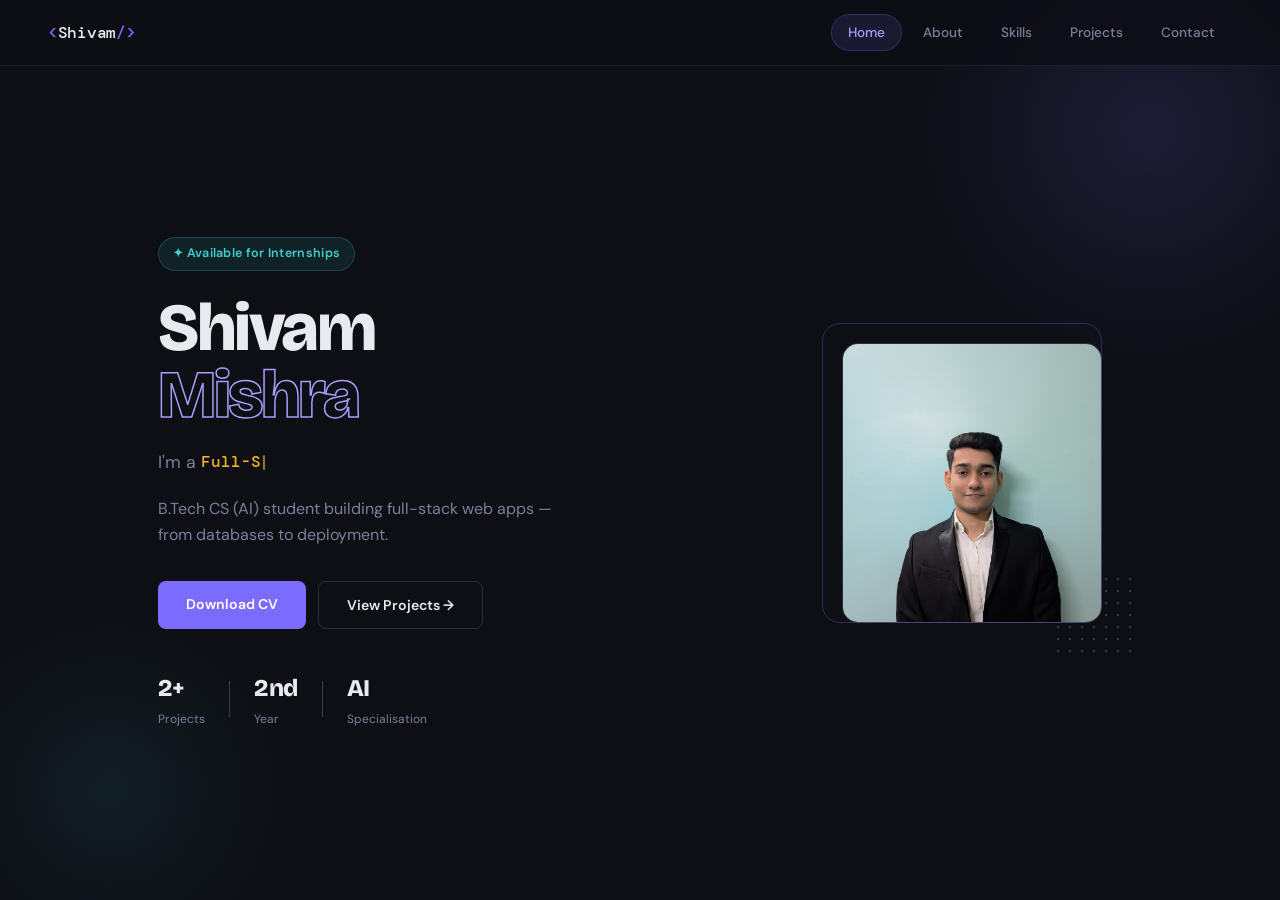
==== commit cb6951dd: "updating" ====
--- a/index.html
+++ b/index.html
@@ -5,234 +5,198 @@
   <meta name="viewport" content="width=device-width, initial-scale=1.0">
   <title>Shivam Mishra | Portfolio</title>
   <link rel="stylesheet" href="index.css">
-  <link href="https://fonts.googleapis.com/css2?family=Syne:wght@400;600;700;800&family=DM+Sans:ital,opsz,wght@0,9..40,300;0,9..40,400;0,9..40,500;1,9..40,300&display=swap" rel="stylesheet">
+  <link href="https://fonts.googleapis.com/css2?family=Bricolage+Grotesque:opsz,wght@12..96,400;12..96,500;12..96,600;12..96,700;12..96,800&family=DM+Mono:wght@400;500&family=DM+Sans:wght@300;400;500&display=swap" rel="stylesheet">
 </head>
 <body>
-
+ 
   <header>
-    <h2 class="logo">SM.</h2>
-    <nav>
+    <div class="logo"><span class="logo-bracket">&lt;</span>Shivam<span class="logo-bracket">/&gt;</span></div>
+    <nav id="mainNav">
       <ul>
-        <a href="#" data-section="home">Home</a>
-        <a href="#" data-section="about">About</a>
-        <a href="#" data-section="skills">Skills</a>
-        <a href="#" data-section="projects">Projects</a>
-        <a href="#" data-section="contact">Contact</a>
+        <li><a href="#" data-section="home" class="nav-link active">Home</a></li>
+        <li><a href="#" data-section="about" class="nav-link">About</a></li>
+        <li><a href="#" data-section="skills" class="nav-link">Skills</a></li>
+        <li><a href="#" data-section="projects" class="nav-link">Projects</a></li>
+        <li><a href="#" data-section="contact" class="nav-link">Contact</a></li>
       </ul>
     </nav>
+    <div class="menu-toggle" id="menuToggle"><span></span><span></span><span></span></div>
   </header>
-
+ 
   <!-- HOME -->
-  <section id="home" class="yesactive">
-    <div class="hero-bg"></div>
-    <div class="hero-grid"></div>
-    <div class="content">
-      <div class="text">
-        <div class="hero-badge">
-          <span class="badge-dot"></span>
-          Open to Internships &amp; Placements
-        </div>
-        <h1>Shivam <span class="accent">Mishra</span></h1>
-        <h2 class="hero-sub">Full-Stack Developer &amp; CS (AI) Student</h2>
-        <p>Building real-world applications with clean architecture, efficient code, and end-to-end thinking.</p>
-        <div class="hero-actions">
-          <a href="cv.pdf" download class="btn btn-primary">↓ Download CV</a>
-          <a href="#" data-section="projects" class="btn btn-ghost">View Projects →</a>
-        </div>
-      </div>
-      <div class="image">
-        <img src="abc.jpeg" alt="Shivam Mishra">
-      </div>
-    </div>
-  </section>
-
+  <section id="home" class="section active">
+    <div class="home-wrap">
+      <div class="home-text">
+        <div class="home-badge">✦ Available for Internships</div>
+        <h1>Shivam<br><em>Mishra</em></h1>
+        <div class="role-line">
+          I'm a&nbsp;<span class="role-wrap"><span id="roleText"></span><span class="cursor">|</span></span>
+        </div>
+        <p class="home-bio">B.Tech CS (AI) student building full-stack web apps — from databases to deployment.</p>
+        <div class="home-actions">
+          <a href="cv.pdf" download class="btn-primary">Download CV</a>
+          <a href="#" data-section="projects" class="btn-ghost nav-link">View Projects →</a>
+        </div>
+        <div class="home-stats">
+          <div class="stat"><span class="stat-num">2+</span><span class="stat-lbl">Projects</span></div>
+          <div class="stat-sep"></div>
+          <div class="stat"><span class="stat-num">2nd</span><span class="stat-lbl">Year</span></div>
+          <div class="stat-sep"></div>
+          <div class="stat"><span class="stat-num">AI</span><span class="stat-lbl">Specialisation</span></div>
+        </div>
+      </div>
+      <div class="home-img-wrap">
+        <div class="img-deco-ring"></div>
+        <div class="img-box">
+          <img src="abc.jpeg" alt="Shivam Mishra">
+        </div>
+        <div class="img-dot-grid"></div>
+      </div>
+    </div>
+  </section>
+ 
   <!-- ABOUT -->
-  <section id="about" class="yes">
-    <div class="aboutcontainer">
-      <div class="section-label">About Me</div>
-      <h2>Who I Am</h2>
-      <div class="about-grid">
+  <section id="about" class="section">
+    <div class="section-inner">
+      <div class="sec-label">01 — About</div>
+      <h2 class="sec-title">Who I Am</h2>
+      <div class="about-layout">
         <div class="about-text">
-          <p>I'm a second-year B.Tech Computer Science (AI) student, focused on building a strong foundation in Data Structures, Algorithms, and full-stack Web Development.</p>
-          <p>I enjoy building end-to-end applications — from designing REST APIs and database schemas to crafting clean, responsive frontends. I care about writing efficient code and understanding how systems work under the hood.</p>
-          <p>Beyond academics, I actively follow financial markets and trading strategies, which has sharpened my analytical thinking. I also play cricket, which has built my teamwork and consistency.</p>
-        </div>
-        <div class="about-stats">
-          <div class="stat-card">
-            <div class="stat-number">2+</div>
-            <div class="stat-label">Full-stack projects</div>
-          </div>
-          <div class="stat-card">
-            <div class="stat-number">25d</div>
-            <div class="stat-label">DSA roadmap</div>
-          </div>
-          <div class="stat-card">
-            <div class="stat-number">5+</div>
-            <div class="stat-label">Technologies</div>
-          </div>
-          <div class="stat-card">
-            <div class="stat-number">2nd</div>
-            <div class="stat-label">Year B.Tech CS (AI)</div>
-          </div>
-        </div>
-      </div>
-    </div>
-  </section>
-
+          <p>I'm a second-year B.Tech Computer Science (AI) student at Manipal Institute of Technology, Bengaluru. My focus is on building full-stack applications that are clean, efficient, and solve real problems — not just writing code that runs.</p>
+          <p>On the backend I work with Node.js, Express.js, and MySQL — implementing JWT authentication, REST APIs, and relational database design. I've gone through the full lifecycle of a production project: local development, debugging, and deployment on Render and Clever Cloud.</p>
+          <p>I'm actively working through Data Structures &amp; Algorithms with a structured daily approach — covering linked lists, stacks, queues, trees, and heaps — solving problems on LeetCode.</p>
+          <p>Outside code, I follow financial markets closely — part of why I built StockSim. I also play cricket, which has given me an appreciation for consistency and teamwork under pressure.</p>
+        </div>
+        <div class="about-card">
+          <div class="ac-row"><span>Degree</span><span>B.Tech CS (AI)</span></div>
+          <div class="ac-row"><span>Year</span><span>2nd Year</span></div>
+          <div class="ac-row"><span>College</span><span>MIT Bengaluru</span></div>
+          <div class="ac-row"><span>Focus</span><span>Full-Stack Dev</span></div>
+          <div class="ac-row"><span>Interests</span><span>Markets · Cricket</span></div>
+        </div>
+      </div>
+    </div>
+  </section>
+ 
   <!-- SKILLS -->
-  <section id="skills" class="yes">
-    <div class="skillscontainer">
-      <div class="section-label">Skills</div>
-      <h2>My Tech Stack</h2>
-      <p class="section-desc">A mix of languages, frameworks, and tools I've used to build real projects.</p>
-      <div class="skillsgrid">
-        <div class="skillcard">
-          <h3>💻 Languages</h3>
-          <div class="skill-tags">
-            <span class="tag">Java</span>
-            <span class="tag">C</span>
-            <span class="tag">Python</span>
-            <span class="tag">JavaScript</span>
-            <span class="tag">SQL</span>
-          </div>
-        </div>
-        <div class="skillcard">
-          <h3>🌐 Frontend</h3>
-          <div class="skill-tags">
-            <span class="tag">HTML</span>
-            <span class="tag">CSS</span>
-            <span class="tag">JavaScript</span>
-            <span class="tag">EJS</span>
-          </div>
-        </div>
-        <div class="skillcard">
-          <h3>⚙️ Backend</h3>
-          <div class="skill-tags">
-            <span class="tag green">Node.js</span>
-            <span class="tag green">Express.js</span>
-            <span class="tag green">REST APIs</span>
-            <span class="tag green">JWT Auth</span>
-          </div>
-        </div>
-        <div class="skillcard">
-          <h3>🗄️ Database &amp; Tools</h3>
-          <div class="skill-tags">
-            <span class="tag green">MySQL</span>
-            <span class="tag">Git</span>
-            <span class="tag">GitHub</span>
-            <span class="tag">Render</span>
-          </div>
-        </div>
-        <div class="skillcard">
-          <h3>🧠 CS Concepts</h3>
-          <div class="skill-tags">
-            <span class="tag">DSA</span>
-            <span class="tag">OOP</span>
-            <span class="tag">Operating Systems</span>
-            <span class="tag">DBMS</span>
-          </div>
-        </div>
-      </div>
-    </div>
-  </section>
-
+  <section id="skills" class="section">
+    <div class="section-inner">
+      <div class="sec-label">02 — Skills</div>
+      <h2 class="sec-title">What I Work With</h2>
+      <div class="skills-grid">
+        <div class="skill-card sc-a">
+          <div class="sc-num">01</div>
+          <h3>Languages</h3>
+          <div class="sc-pills">
+            <span>Java</span><span>JavaScript</span><span>C</span><span>Python</span>
+          </div>
+        </div>
+        <div class="skill-card sc-b">
+          <div class="sc-num">02</div>
+          <h3>Web Dev</h3>
+          <div class="sc-pills">
+            <span>HTML &amp; CSS</span><span>Node.js</span><span>Express.js</span><span>EJS</span>
+          </div>
+        </div>
+        <div class="skill-card sc-c">
+          <div class="sc-num">03</div>
+          <h3>Backend &amp; DB</h3>
+          <div class="sc-pills">
+            <span>MySQL</span><span>REST APIs</span><span>JWT Auth</span><span>bcrypt</span>
+          </div>
+        </div>
+        <div class="skill-card sc-d">
+          <div class="sc-num">04</div>
+          <h3>Core CS</h3>
+          <div class="sc-pills">
+            <span>DSA</span><span>OOP</span><span>OS</span><span>DBMS</span>
+          </div>
+        </div>
+      </div>
+    </div>
+  </section>
+ 
   <!-- PROJECTS -->
-  <section id="projects" class="yes">
-    <div class="projectscontainer">
-      <div class="section-label">Projects</div>
-      <h2>Things I've Built</h2>
-      <p class="section-desc">Real-world applications built from scratch — covering the full stack.</p>
-      <div class="projectsgrid">
-
-        <!-- StockSim -->
-        <div class="projectcard featured">
-          <div class="project-badge">⭐ Featured</div>
-          <h3>StockSim — Virtual NSE Trading Platform</h3>
-          <p>A full-stack virtual stock trading platform simulating real NSE market conditions. Features live stock prices via Yahoo Finance API, JWT authentication, portfolio tracking, buy/sell orders, and a leaderboard. Built end-to-end with MVC architecture and deployed on cloud infrastructure.</p>
-          <div class="techstack">
-            <span>Node.js</span>
-            <span>Express.js</span>
-            <span>MySQL</span>
-            <span>EJS</span>
-            <span>JWT</span>
-            <span>Yahoo Finance API</span>
-            <span>Render</span>
-          </div>
-          <div class="projectlinks">
-            <a href="https://github.com/shivamm-15/Stocksim" target="_blank">GitHub →</a>
-          </div>
-        </div>
-
-        <!-- Spotify Clone -->
-        <div class="projectcard">
-          <div class="project-badge blue">Frontend</div>
+  <section id="projects" class="section">
+    <div class="section-inner">
+      <div class="sec-label">03 — Projects</div>
+      <h2 class="sec-title">Things I've Built</h2>
+      <div class="projects-list">
+ 
+        <div class="proj-card pc-featured">
+          <div class="proj-top">
+            <span class="proj-tag">Full-Stack · Live</span>
+            <div class="proj-links">
+              <a href="https://stocksim-1-ty4c.onrender.com" target="_blank">Live ↗</a>
+              <a href="https://github.com/shivamm-15/Stocksim" target="_blank">GitHub ↗</a>
+            </div>
+          </div>
+          <h3>StockSim</h3>
+          <p>A full-stack virtual NSE stock trading platform. Users get ₹1,00,000 virtual money to trade real NSE-listed stocks using live prices from the Yahoo Finance API. Features include JWT authentication, portfolio tracking with real-time P&amp;L, a leaderboard ranked by net worth, transaction history, and a watchlist.</p>
+          <div class="proj-tech">
+            <span>Node.js</span><span>Express.js</span><span>MySQL</span>
+            <span>EJS</span><span>JWT</span><span>Yahoo Finance API</span>
+          </div>
+        </div>
+ 
+        <div class="proj-card">
+          <div class="proj-top">
+            <span class="proj-tag">Full-Stack · DB Lab</span>
+            <div class="proj-links">
+              <a href="https://github.com/shivamm-15/CampusCare" target="_blank">GitHub ↗</a>
+            </div>
+          </div>
+          <h3>CampusCare</h3>
+          <p>A complaint and resolution management system for campus facilities. Students raise complaints, admins assign them to staff, tracking a three-stage lifecycle: OPEN → IN_PROGRESS → RESOLVED. Schema normalized to 3NF with proper foreign key constraints.</p>
+          <div class="proj-tech">
+            <span>Node.js</span><span>Express.js</span><span>MySQL</span><span>HTML/CSS/JS</span>
+          </div>
+        </div>
+ 
+        <div class="proj-card">
+          <div class="proj-top">
+            <span class="proj-tag">Frontend · UI Practice</span>
+            <div class="proj-links">
+              <a href="https://github.com/shivamm-15" target="_blank">GitHub ↗</a>
+            </div>
+          </div>
           <h3>Spotify Clone</h3>
-          <p>A responsive music player web application with play, pause, and album-based song navigation. Built to strengthen DOM manipulation, event handling, and JavaScript logic. Closely replicates Spotify's UI layout and interaction patterns.</p>
-          <div class="techstack">
-            <span>HTML</span>
-            <span>CSS</span>
-            <span>JavaScript</span>
-          </div>
-          <div class="projectlinks">
-            <a href="https://github.com/shivamm-15" target="_blank">GitHub →</a>
-          </div>
-        </div>
-
-      </div>
-    </div>
-  </section>
-
+          <p>A responsive music player web application with play, pause, and album-based song navigation. Built to strengthen DOM manipulation skills and JavaScript event handling logic.</p>
+          <div class="proj-tech">
+            <span>HTML</span><span>CSS</span><span>JavaScript</span>
+          </div>
+        </div>
+ 
+      </div>
+    </div>
+  </section>
+ 
   <!-- CONTACT -->
-  <section id="contact" class="yes">
-    <div class="section-label">Contact</div>
-    <h2>Get In Touch</h2>
-    <p class="section-desc">Open to internship opportunities, collaborations, and project discussions.</p>
-    <div class="contactcontainer">
-      <div class="contactinfo">
-        <a href="https://www.linkedin.com/in/shivammishra15" target="_blank" class="contactcard">
-          <div class="contact-icon">💼</div>
-          <h3>LinkedIn</h3>
-          <span>shivammishra15</span>
+  <section id="contact" class="section">
+    <div class="section-inner">
+      <div class="sec-label">04 — Contact</div>
+      <h2 class="sec-title">Get In Touch</h2>
+      <p class="contact-sub">Open for internships, collaborations, or just a chat.</p>
+      <div class="contact-cards">
+        <a href="https://www.linkedin.com/in/shivammishra15" target="_blank" class="cc">
+          <div class="cc-icon li">in</div>
+          <div class="cc-info"><span class="cc-lbl">LinkedIn</span><span class="cc-val">shivammishra15</span></div>
+          <span class="cc-arr">→</span>
         </a>
-        <a href="https://github.com/shivamm-15" target="_blank" class="contactcard">
-          <div class="contact-icon">🐙</div>
-          <h3>GitHub</h3>
-          <span>shivamm-15</span>
+        <a href="https://github.com/shivamm-15" target="_blank" class="cc">
+          <div class="cc-icon gh">gh</div>
+          <div class="cc-info"><span class="cc-lbl">GitHub</span><span class="cc-val">shivamm-15</span></div>
+          <span class="cc-arr">→</span>
         </a>
-        <a href="mailto:Shivam1505mishra@gmail.com" class="contactcard">
-          <div class="contact-icon">✉️</div>
-          <h3>Email</h3>
-          <span>Shivam1505mishra@gmail.com</span>
+        <a href="mailto:Shivam1505mishra@gmail.com" class="cc">
+          <div class="cc-icon em">@</div>
+          <div class="cc-info"><span class="cc-lbl">Email</span><span class="cc-val">Shivam1505mishra@gmail.com</span></div>
+          <span class="cc-arr">→</span>
         </a>
       </div>
-
-      <div class="contactform">
-        <h3>Send a Message</h3>
-        <form>
-          <div class="form-row">
-            <div class="form-group">
-              <label for="name">Name</label>
-              <input type="text" id="name" name="name" placeholder="Your name">
-            </div>
-            <div class="form-group">
-              <label for="email">Email</label>
-              <input type="email" id="email" name="email" placeholder="your@email.com">
-            </div>
-          </div>
-          <div class="form-group">
-            <label for="phone">Phone (optional)</label>
-            <input type="tel" id="phone" name="phone" placeholder="+91 XXXXX XXXXX">
-          </div>
-          <div class="form-group">
-            <label for="message">Message</label>
-            <textarea id="message" name="message" placeholder="Hi Shivam, I'd like to discuss..."></textarea>
-          </div>
-          <button type="submit">Send Message</button>
-        </form>
-      </div>
-    </div>
-  </section>
-
+    </div>
+  </section>
+ 
   <script src="index.js"></script>
 </body>
 </html>
--- a/index.css
+++ b/index.css
@@ -1,465 +1,497 @@
-/* ── RESET & BASE ── */
+ /* ===== RESET ===== */
 *, *::before, *::after { box-sizing: border-box; margin: 0; padding: 0; }
 
+/* ===== DESIGN TOKENS ===== */
 :root {
-  --bg: #0b0f1a;
-  --bg2: #111827;
-  --card: #161d2e;
-  --border: #1e2a3a;
-  --accent: #3b82f6;
-  --accent2: #60a5fa;
-  --green: #10b981;
-  --text: #e2e8f0;
-  --muted: #64748b;
-  --heading: #f1f5f9;
+  --bg:        #0d0f14;
+  --surface:   #141720;
+  --surface2:  #1c2030;
+  --border:    rgba(255,255,255,0.07);
+  --border2:   rgba(255,255,255,0.13);
+  --text:      #e8eaf0;
+  --muted:     #7a8099;
+  --faint:     #3a3f52;
+
+  --indigo:    #7c6bff;
+  --indigo-lt: #a89fff;
+  --indigo-bg: rgba(124,107,255,0.12);
+
+  --amber:     #f0b429;
+  --amber-bg:  rgba(240,180,41,0.12);
+
+  --teal:      #3ecfcf;
+  --teal-bg:   rgba(62,207,207,0.1);
+
+  --coral:     #ff6b6b;
+
+  --r: 14px;
+  --r-sm: 8px;
 }
 
 html { scroll-behavior: smooth; }
 
 body {
+  font-family: 'DM Sans', sans-serif;
   background: var(--bg);
   color: var(--text);
-  font-family: 'DM Sans', sans-serif;
-  font-size: 16px;
-  line-height: 1.7;
+  min-height: 100vh;
   overflow-x: hidden;
-}
-
-/* ── HEADER / NAV ── */
+  line-height: 1.6;
+}
+
+/* ===== HEADER ===== */
 header {
-  position: fixed; top: 0; left: 0; right: 0; z-index: 100;
-  display: flex; align-items: center; justify-content: space-between;
-  padding: 1rem 5%;
-  background: rgba(11,15,26,0.88);
+  position: fixed;
+  top: 0; left: 0; right: 0;
+  z-index: 200;
+  height: 66px;
+  display: flex;
+  align-items: center;
+  justify-content: space-between;
+  padding: 0 48px;
+  background: rgba(13,15,20,0.85);
   backdrop-filter: blur(14px);
   border-bottom: 1px solid var(--border);
 }
 
 .logo {
-  font-family: 'Syne', sans-serif;
-  font-weight: 800; font-size: 1.3rem;
-  color: var(--accent2);
-  letter-spacing: -0.02em;
-}
-
-nav ul {
-  display: flex; gap: 2rem; list-style: none;
-  align-items: center;
-}
-
-nav ul a {
-  color: var(--muted); text-decoration: none;
-  font-size: 0.9rem; font-weight: 500;
-  transition: color 0.2s; cursor: pointer;
-}
-
-nav ul a:hover,
-nav ul a.active { color: var(--text); }
-
-/* ── SECTIONS (JS switching) ── */
-section {
-  display: none;
-  min-height: 100vh;
-  padding: 100px 5% 80px;
+  font-family: 'DM Mono', monospace;
+  font-size: 1rem;
+  font-weight: 500;
+  color: var(--text);
+  letter-spacing: -0.3px;
+}
+.logo-bracket { color: var(--indigo); }
+
+nav ul { list-style: none; display: flex; gap: 4px; }
+
+.nav-link {
+  text-decoration: none;
+  font-size: 0.85rem;
+  font-weight: 500;
+  color: var(--muted);
+  padding: 7px 16px;
+  border-radius: 30px;
+  border: 1px solid transparent;
+  transition: all 0.22s;
+  cursor: pointer;
+  display: inline-block;
+}
+.nav-link:hover { color: var(--text); border-color: var(--border2); }
+.nav-link.active {
+  color: var(--indigo-lt);
+  background: var(--indigo-bg);
+  border-color: rgba(124,107,255,0.25);
+}
+
+.menu-toggle {
+  display: none; flex-direction: column; gap: 5px;
+  cursor: pointer; padding: 4px;
+}
+.menu-toggle span {
+  display: block; width: 22px; height: 2px;
+  background: var(--text); border-radius: 2px; transition: 0.3s;
+}
+
+/* ===== SECTIONS ===== */
+.section { display: none; min-height: 100vh; padding-top: 66px; }
+.section.active { display: flex; flex-direction: column; }
+
+.section-inner {
+  max-width: 960px; width: 100%;
+  margin: 0 auto;
+  padding: 72px 48px 80px;
+}
+
+.sec-label {
+  font-family: 'DM Mono', monospace;
+  font-size: 0.75rem;
+  color: var(--indigo);
+  letter-spacing: 1px;
+  text-transform: uppercase;
+  margin-bottom: 12px;
+}
+
+.sec-title {
+  font-family: 'Bricolage Grotesque', sans-serif;
+  font-size: 2.6rem;
+  font-weight: 800;
+  color: var(--text);
+  letter-spacing: -1.5px;
+  line-height: 1.1;
+  margin-bottom: 48px;
+}
+
+/* ===== HOME ===== */
+#home { justify-content: center; align-items: center; position: relative; overflow: hidden; }
+#home::before {
+  content: '';
+  position: absolute;
+  top: -120px; right: -120px;
+  width: 500px; height: 500px;
+  background: radial-gradient(circle, rgba(124,107,255,0.14) 0%, transparent 70%);
+  pointer-events: none;
+}
+#home::after {
+  content: '';
+  position: absolute;
+  bottom: -80px; left: -80px;
+  width: 380px; height: 380px;
+  background: radial-gradient(circle, rgba(62,207,207,0.08) 0%, transparent 70%);
+  pointer-events: none;
+}
+
+.home-wrap {
+  max-width: 1060px; width: 100%;
+  margin: 0 auto; padding: 0 48px;
+  display: flex;
+  align-items: center;
+  justify-content: space-between;
+  gap: 64px;
+  position: relative; z-index: 1;
+}
+
+.home-text { flex: 1; }
+
+.home-badge {
+  display: inline-flex;
+  align-items: center;
+  gap: 8px;
+  font-size: 0.78rem;
+  font-weight: 600;
+  color: var(--teal);
+  background: var(--teal-bg);
+  border: 1px solid rgba(62,207,207,0.2);
+  padding: 6px 14px;
+  border-radius: 30px;
+  margin-bottom: 24px;
+  letter-spacing: 0.3px;
+}
+
+.home-text h1 {
+  font-family: 'Bricolage Grotesque', sans-serif;
+  font-size: 4.2rem;
+  font-weight: 800;
+  line-height: 1.0;
+  letter-spacing: -2.5px;
+  color: var(--text);
+  margin-bottom: 18px;
+}
+.home-text h1 em {
+  font-style: normal;
+  color: transparent;
+  -webkit-text-stroke: 1.5px var(--indigo-lt);
+}
+
+.role-line {
+  font-family: 'DM Sans', sans-serif;
+  font-size: 1.1rem;
+  font-weight: 400;
+  color: var(--muted);
+  margin-bottom: 20px;
+  display: flex;
+  align-items: center;
+}
+
+.role-wrap {
+  display: inline-flex;
+  align-items: center;
+  min-width: 240px;
+}
+
+#roleText {
+  font-family: 'DM Mono', monospace;
+  font-size: 1rem;
+  font-weight: 500;
+  color: var(--amber);
+}
+
+.cursor {
+  font-weight: 300;
+  color: var(--amber);
+  animation: blink 1s step-start infinite;
+  margin-left: 1px;
+}
+@keyframes blink { 0%, 100% { opacity: 1; } 50% { opacity: 0; } }
+
+.home-bio {
+  font-size: 1rem;
+  color: var(--muted);
+  line-height: 1.65;
+  max-width: 400px;
+  margin-bottom: 32px;
+}
+
+.home-actions { display: flex; gap: 12px; flex-wrap: wrap; margin-bottom: 40px; }
+
+.btn-primary {
+  display: inline-block; padding: 12px 28px;
+  background: var(--indigo);
+  color: #fff; text-decoration: none;
+  border-radius: var(--r-sm);
+  font-size: 0.88rem; font-weight: 600;
+  transition: all 0.2s;
+  border: none;
+}
+.btn-primary:hover { background: #6b5aee; transform: translateY(-1px); }
+
+.btn-ghost {
+  display: inline-block; padding: 12px 28px;
+  border: 1px solid var(--border2);
+  color: var(--text); text-decoration: none;
+  border-radius: var(--r-sm);
+  font-size: 0.88rem; font-weight: 600;
+  transition: all 0.2s;
+}
+.btn-ghost:hover { border-color: var(--indigo-lt); color: var(--indigo-lt); }
+
+.home-stats {
+  display: flex;
+  align-items: center;
+  gap: 24px;
+}
+.stat { display: flex; flex-direction: column; gap: 2px; }
+.stat-num {
+  font-family: 'Bricolage Grotesque', sans-serif;
+  font-size: 1.5rem; font-weight: 800;
+  color: var(--text); letter-spacing: -0.5px;
+}
+.stat-lbl { font-size: 0.75rem; color: var(--muted); }
+.stat-sep { width: 1px; height: 36px; background: var(--faint); }
+
+/* Photo */
+.home-img-wrap {
+  position: relative;
+  flex-shrink: 0;
+  width: 300px; height: 320px;
+}
+.img-box {
+  position: absolute;
+  top: 20px; left: 20px;
+  width: 260px; height: 280px;
+  border-radius: 16px;
+  overflow: hidden;
+  border: 1px solid var(--border2);
+  z-index: 2;
+}
+.img-box img { width: 100%; height: 100%; object-fit: cover; object-position: top center; }
+
+.img-deco-ring {
+  position: absolute;
+  top: 0; left: 0;
+  width: 280px; height: 300px;
+  border-radius: 18px;
+  border: 1px solid rgba(124,107,255,0.3);
+  z-index: 1;
+}
+
+.img-dot-grid {
+  position: absolute;
+  bottom: -10px; right: -10px;
+  width: 80px; height: 80px;
+  background-image: radial-gradient(circle, var(--faint) 1.5px, transparent 1.5px);
+  background-size: 12px 12px;
+  z-index: 0;
+}
+
+/* ===== ABOUT ===== */
+.about-layout { display: grid; grid-template-columns: 1fr 260px; gap: 48px; align-items: start; }
+.about-text p { color: var(--muted); font-size: 0.97rem; line-height: 1.8; margin-bottom: 18px; }
+.about-text p:last-child { margin-bottom: 0; }
+
+.about-card {
+  background: var(--surface);
+  border: 1px solid var(--border2);
+  border-radius: var(--r);
+  padding: 24px;
+  position: sticky;
+  top: 90px;
+}
+.ac-row {
+  display: flex;
+  justify-content: space-between;
+  align-items: center;
+  padding: 10px 0;
+  border-bottom: 1px solid var(--border);
+  gap: 12px;
+}
+.ac-row:last-child { border-bottom: none; }
+.ac-row span:first-child { font-size: 0.78rem; color: var(--muted); font-weight: 500; text-transform: uppercase; letter-spacing: 0.5px; flex-shrink: 0; }
+.ac-row span:last-child { font-size: 0.88rem; color: var(--text); font-weight: 500; text-align: right; }
+
+/* ===== SKILLS ===== */
+.skills-grid {
+  display: grid;
+  grid-template-columns: repeat(2, 1fr);
+  gap: 18px;
+}
+
+.skill-card {
+  background: var(--surface);
+  border: 1px solid var(--border);
+  border-radius: var(--r);
+  padding: 28px 24px;
   position: relative;
   overflow: hidden;
-}
-
-section.yesactive { display: flex; align-items: center; }
-section.yesactive#home { flex-direction: row; }
-section.yes { display: block; }
-
-/* ── SECTION LABELS & TITLES ── */
-.section-label {
-  font-size: 0.75rem; font-weight: 600; letter-spacing: 0.15em;
-  text-transform: uppercase; color: var(--accent2); margin-bottom: 0.5rem;
-  display: block;
-}
-
-section h2 {
-  font-family: 'Syne', sans-serif;
-  font-size: clamp(1.7rem, 4vw, 2.5rem);
-  font-weight: 700; color: var(--heading);
-  letter-spacing: -0.02em; margin-bottom: 0.8rem;
-}
-
-.section-desc {
-  color: var(--muted); max-width: 540px; margin-bottom: 2.5rem;
-  font-size: 0.95rem;
-}
-
-/* ────────────────────────────
-   HOME SECTION
-──────────────────────────── */
-#home {
-  background: var(--bg);
-}
-
-.hero-bg {
-  position: absolute; inset: 0; z-index: 0;
-  background:
-    radial-gradient(ellipse 55% 50% at 65% 50%, rgba(59,130,246,0.08) 0%, transparent 70%),
-    radial-gradient(ellipse 40% 40% at 20% 80%, rgba(16,185,129,0.05) 0%, transparent 60%);
-  pointer-events: none;
-}
-
-.hero-grid {
-  position: absolute; inset: 0; z-index: 0; opacity: 0.03;
-  background-image:
-    linear-gradient(var(--border) 1px, transparent 1px),
-    linear-gradient(90deg, var(--border) 1px, transparent 1px);
-  background-size: 40px 40px;
-  pointer-events: none;
-}
-
-.content {
-  position: relative; z-index: 1;
-  display: flex; align-items: center;
+  transition: border-color 0.2s, transform 0.2s;
+}
+.skill-card:hover { border-color: var(--border2); transform: translateY(-2px); }
+
+.skill-card::before {
+  content: '';
+  position: absolute;
+  top: 0; left: 0; right: 0;
+  height: 2px;
+}
+.sc-a::before { background: var(--indigo); }
+.sc-b::before { background: var(--teal); }
+.sc-c::before { background: var(--amber); }
+.sc-d::before { background: var(--coral); }
+
+.sc-num {
+  font-family: 'DM Mono', monospace;
+  font-size: 0.7rem;
+  color: var(--faint);
+  margin-bottom: 14px;
+}
+.skill-card h3 {
+  font-family: 'Bricolage Grotesque', sans-serif;
+  font-size: 1.05rem; font-weight: 700;
+  color: var(--text);
+  margin-bottom: 16px;
+}
+.sc-pills { display: flex; flex-wrap: wrap; gap: 8px; }
+.sc-pills span {
+  font-size: 0.8rem; font-weight: 500;
+  color: var(--muted);
+  background: var(--surface2);
+  border: 1px solid var(--border);
+  padding: 5px 12px;
+  border-radius: 30px;
+}
+
+/* ===== PROJECTS ===== */
+.projects-list { display: flex; flex-direction: column; gap: 20px; }
+
+.proj-card {
+  background: var(--surface);
+  border: 1px solid var(--border);
+  border-radius: var(--r);
+  padding: 32px;
+  transition: border-color 0.2s, transform 0.2s;
+}
+.proj-card:hover { border-color: var(--border2); transform: translateY(-2px); }
+
+.pc-featured {
+  border-color: rgba(124,107,255,0.25);
+  background: linear-gradient(135deg, var(--surface) 0%, rgba(124,107,255,0.05) 100%);
+}
+.pc-featured:hover { border-color: rgba(124,107,255,0.4); }
+
+.proj-top {
+  display: flex;
   justify-content: space-between;
-  width: 100%; gap: 2rem;
-}
-
-.text { max-width: 620px; flex: 1; }
-
-/* Hero badge */
-.hero-badge {
-  display: inline-flex; align-items: center; gap: 0.5rem;
-  background: rgba(59,130,246,0.1); border: 1px solid rgba(59,130,246,0.25);
-  color: var(--accent2); padding: 0.35rem 0.9rem; border-radius: 999px;
-  font-size: 0.8rem; font-weight: 500; margin-bottom: 1.4rem;
-  animation: fadeUp 0.6s ease both;
-}
-
-.badge-dot {
-  width: 6px; height: 6px; border-radius: 50%;
-  background: var(--green); animation: pulse 2s infinite;
-}
-
-@keyframes pulse { 0%,100%{opacity:1} 50%{opacity:0.4} }
-
-/* Hero heading */
-#home h1 {
-  font-family: 'Syne', sans-serif;
-  font-size: clamp(2.6rem, 6vw, 4.2rem);
-  font-weight: 800; color: var(--heading);
-  line-height: 1.05; letter-spacing: -0.03em;
-  margin-bottom: 0.5rem;
-  animation: fadeUp 0.6s 0.1s ease both;
-}
-
-.accent { color: var(--accent2); }
-
-.hero-sub {
-  font-family: 'Syne', sans-serif;
-  font-size: 1.1rem; font-weight: 600;
-  color: var(--muted); margin-bottom: 0.8rem;
-  animation: fadeUp 0.6s 0.15s ease both;
-}
-
-.text p {
-  color: var(--muted); font-size: 1rem;
-  font-weight: 300; max-width: 480px;
-  animation: fadeUp 0.6s 0.2s ease both;
-}
-
-.hero-actions {
-  margin-top: 1.8rem; display: flex; gap: 1rem; flex-wrap: wrap;
-  animation: fadeUp 0.6s 0.3s ease both;
-}
-
-.btn {
-  padding: 0.75rem 1.6rem; border-radius: 8px;
-  font-size: 0.9rem; font-weight: 600; cursor: pointer;
-  text-decoration: none; transition: all 0.2s;
-  display: inline-flex; align-items: center; gap: 0.4rem;
-  font-family: 'DM Sans', sans-serif;
-}
-
-.btn-primary {
-  background: var(--accent); color: #fff;
-  border: 1px solid var(--accent);
-}
-.btn-primary:hover { background: #2563eb; transform: translateY(-1px); }
-
-.btn-ghost {
-  background: transparent; color: var(--text);
-  border: 1px solid var(--border);
-}
-.btn-ghost:hover { border-color: var(--accent2); color: var(--accent2); transform: translateY(-1px); }
-
-/* Hero image */
-.image {
+  align-items: center;
+  margin-bottom: 14px;
+}
+
+.proj-tag {
+  font-family: 'DM Mono', monospace;
+  font-size: 0.72rem;
+  color: var(--indigo-lt);
+  background: var(--indigo-bg);
+  padding: 4px 10px;
+  border-radius: 4px;
+}
+
+.proj-links { display: flex; gap: 10px; }
+.proj-links a {
+  font-size: 0.8rem; font-weight: 600;
+  color: var(--muted);
+  text-decoration: none;
+  border: 1px solid var(--border2);
+  padding: 5px 12px;
+  border-radius: 6px;
+  transition: all 0.18s;
+}
+.proj-links a:hover { color: var(--text); border-color: var(--indigo-lt); background: var(--indigo-bg); }
+
+.proj-card h3 {
+  font-family: 'Bricolage Grotesque', sans-serif;
+  font-size: 1.45rem; font-weight: 800;
+  color: var(--text);
+  letter-spacing: -0.5px;
+  margin-bottom: 10px;
+}
+
+.proj-card p {
+  font-size: 0.93rem; color: var(--muted);
+  line-height: 1.7; margin-bottom: 18px;
+}
+
+.proj-tech { display: flex; flex-wrap: wrap; gap: 8px; }
+.proj-tech span {
+  font-size: 0.76rem; font-weight: 600;
+  color: var(--amber);
+  background: var(--amber-bg);
+  padding: 4px 10px;
+  border-radius: 4px;
+}
+
+/* ===== CONTACT ===== */
+.contact-sub { color: var(--muted); font-size: 1rem; margin-bottom: 36px; margin-top: -24px; }
+
+.contact-cards { display: flex; flex-direction: column; gap: 12px; max-width: 540px; }
+
+.cc {
+  display: flex; align-items: center; gap: 18px;
+  background: var(--surface);
+  border: 1px solid var(--border2);
+  border-radius: var(--r);
+  padding: 20px 24px;
+  text-decoration: none;
+  transition: all 0.2s;
+}
+.cc:hover { border-color: var(--indigo-lt); transform: translateX(6px); background: var(--surface2); }
+
+.cc-icon {
+  width: 44px; height: 44px;
+  border-radius: 10px;
+  display: flex; align-items: center; justify-content: center;
+  font-family: 'DM Mono', monospace;
+  font-size: 0.78rem; font-weight: 500;
   flex-shrink: 0;
 }
-
-.image img {
-  width: 260px; height: 260px; border-radius: 50%;
-  object-fit: cover; object-position: top;
-  border: 3px solid var(--border);
-  box-shadow: 0 0 0 10px rgba(59,130,246,0.07);
-  animation: fadeUp 0.6s 0.35s ease both;
-}
-
-@keyframes fadeUp {
-  from { opacity: 0; transform: translateY(22px); }
-  to   { opacity: 1; transform: translateY(0); }
-}
-
-/* ────────────────────────────
-   ABOUT SECTION
-──────────────────────────── */
-#about { background: var(--bg2); }
-
-.aboutcontainer { max-width: 1000px; }
-
-.about-grid {
-  display: grid; grid-template-columns: 1fr 1fr;
-  gap: 3rem; align-items: start; margin-top: 2rem;
-}
-
-.about-text p {
-  color: var(--muted); margin-bottom: 1rem; font-size: 0.97rem;
-}
-.about-text p:last-child { margin-bottom: 0; }
-
-.about-stats {
-  display: grid; grid-template-columns: 1fr 1fr; gap: 1rem;
-}
-
-.stat-card {
-  background: var(--card); border: 1px solid var(--border);
-  border-radius: 10px; padding: 1.2rem;
-}
-
-.stat-number {
-  font-family: 'Syne', sans-serif;
-  font-size: 1.9rem; font-weight: 800; color: var(--accent2);
-}
-
-.stat-label { font-size: 0.8rem; color: var(--muted); margin-top: 0.2rem; }
-
-/* ────────────────────────────
-   SKILLS SECTION
-──────────────────────────── */
-#skills { background: var(--bg); }
-
-.skillscontainer { max-width: 1000px; }
-
-.skillsgrid {
-  display: grid;
-  grid-template-columns: repeat(auto-fit, minmax(200px, 1fr));
-  gap: 1.2rem;
-}
-
-.skillcard {
-  background: var(--card); border: 1px solid var(--border);
-  border-radius: 12px; padding: 1.4rem;
-  transition: border-color 0.2s;
-}
-
-.skillcard:hover { border-color: rgba(59,130,246,0.35); }
-
-.skillcard h3 {
-  font-family: 'Syne', sans-serif;
-  font-size: 0.9rem; font-weight: 700;
-  color: var(--heading); margin-bottom: 1rem;
-  display: flex; align-items: center; gap: 0.4rem;
-}
-
-.skill-tags { display: flex; flex-wrap: wrap; gap: 0.5rem; }
-
-.tag {
-  background: rgba(59,130,246,0.1); border: 1px solid rgba(59,130,246,0.2);
-  color: var(--accent2); padding: 0.28rem 0.65rem; border-radius: 6px;
-  font-size: 0.78rem; font-weight: 500;
-}
-
-.tag.green {
-  background: rgba(16,185,129,0.1); border-color: rgba(16,185,129,0.2);
-  color: var(--green);
-}
-
-/* ────────────────────────────
-   PROJECTS SECTION
-──────────────────────────── */
-#projects { background: var(--bg2); }
-
-.projectscontainer { max-width: 1000px; }
-
-.projectsgrid {
-  display: grid;
-  grid-template-columns: repeat(auto-fit, minmax(300px, 1fr));
-  gap: 1.4rem;
-}
-
-.projectcard {
-  background: var(--card); border: 1px solid var(--border);
-  border-radius: 14px; padding: 1.8rem;
-  display: flex; flex-direction: column;
-  transition: transform 0.2s, border-color 0.2s, box-shadow 0.2s;
-  position: relative; overflow: hidden;
-}
-
-.projectcard::before {
-  content: ''; position: absolute; top: 0; left: 0; right: 0; height: 3px;
-  background: linear-gradient(90deg, var(--accent), var(--green));
-  opacity: 0; transition: opacity 0.2s;
-}
-
-.projectcard:hover {
-  transform: translateY(-4px);
-  border-color: rgba(59,130,246,0.3);
-  box-shadow: 0 14px 40px rgba(0,0,0,0.35);
-}
-
-.projectcard:hover::before { opacity: 1; }
-
-.project-badge {
-  display: inline-block;
-  background: rgba(16,185,129,0.1); border: 1px solid rgba(16,185,129,0.25);
-  color: var(--green); font-size: 0.7rem; font-weight: 600;
-  padding: 0.2rem 0.6rem; border-radius: 999px; margin-bottom: 0.9rem;
-  text-transform: uppercase; letter-spacing: 0.05em;
-}
-
-.project-badge.blue {
-  background: rgba(59,130,246,0.1); border-color: rgba(59,130,246,0.25);
-  color: var(--accent2);
-}
-
-.projectcard h3 {
-  font-family: 'Syne', sans-serif;
-  font-size: 1.1rem; font-weight: 700;
-  color: var(--heading); margin-bottom: 0.6rem;
-}
-
-.projectcard p {
-  color: var(--muted); font-size: 0.88rem;
-  margin-bottom: 1.2rem; flex: 1; line-height: 1.6;
-}
-
-.techstack { display: flex; flex-wrap: wrap; gap: 0.4rem; margin-bottom: 1.3rem; }
-
-.techstack span {
-  background: rgba(255,255,255,0.05); border: 1px solid var(--border);
-  color: var(--text); padding: 0.22rem 0.6rem; border-radius: 5px;
-  font-size: 0.75rem; font-weight: 500;
-}
-
-.projectlinks { display: flex; gap: 0.8rem; }
-
-.projectlinks a {
-  color: var(--muted); text-decoration: none;
-  font-size: 0.85rem; font-weight: 600;
-  transition: color 0.2s;
-}
-
-.projectlinks a:hover { color: var(--accent2); }
-
-/* ────────────────────────────
-   CONTACT SECTION
-──────────────────────────── */
-#contact { background: var(--bg); }
-
-#contact h2 { margin-top: 0.3rem; }
-
-.contactcontainer {
-  display: grid; grid-template-columns: auto 1fr;
-  gap: 2.5rem; align-items: start; margin-top: 2rem;
-}
-
-.contactinfo {
-  display: flex; flex-direction: column; gap: 1rem;
-}
-
-.contactcard {
-  background: var(--card); border: 1px solid var(--border);
-  border-radius: 12px; padding: 1.2rem 1.5rem;
-  text-decoration: none; transition: all 0.2s;
-  min-width: 200px;
-}
-
-.contactcard:hover {
-  border-color: rgba(59,130,246,0.35);
-  transform: translateX(3px);
-}
-
-.contact-icon { font-size: 1.4rem; margin-bottom: 0.4rem; }
-
-.contactcard h3 {
-  font-family: 'Syne', sans-serif;
-  font-size: 0.95rem; font-weight: 700;
-  color: var(--heading); margin-bottom: 0.2rem;
-}
-
-.contactcard span {
-  color: var(--muted); font-size: 0.8rem;
-}
-
-.contactform {
-  background: var(--card); border: 1px solid var(--border);
-  border-radius: 14px; padding: 2rem;
-}
-
-.contactform h3 {
-  font-family: 'Syne', sans-serif;
-  font-size: 1.1rem; font-weight: 700;
-  color: var(--heading); margin-bottom: 1.4rem;
-}
-
-.form-row { display: grid; grid-template-columns: 1fr 1fr; gap: 1rem; }
-
-.form-group { margin-bottom: 1rem; }
-
-label {
-  font-size: 0.82rem; font-weight: 500;
-  color: var(--muted); margin-bottom: 0.4rem; display: block;
-}
-
-input, textarea {
-  width: 100%; background: var(--bg); border: 1px solid var(--border);
-  color: var(--text); border-radius: 8px; padding: 0.7rem 0.9rem;
-  font-family: 'DM Sans', sans-serif; font-size: 0.9rem; outline: none;
-  transition: border-color 0.2s;
-}
-
-input:focus, textarea:focus { border-color: var(--accent); }
-input::placeholder, textarea::placeholder { color: var(--muted); }
-
-textarea { resize: vertical; min-height: 110px; }
-
-button[type="submit"] {
-  background: var(--accent); color: #fff; border: none;
-  padding: 0.8rem 2rem; border-radius: 8px;
-  font-size: 0.9rem; font-weight: 600; cursor: pointer;
-  transition: background 0.2s; font-family: 'DM Sans', sans-serif;
-  margin-top: 0.4rem;
-}
-
-button[type="submit"]:hover { background: #2563eb; }
-
-/* ────────────────────────────
-   SCROLLBAR
-──────────────────────────── */
-::-webkit-scrollbar { width: 6px; }
-::-webkit-scrollbar-track { background: var(--bg); }
-::-webkit-scrollbar-thumb { background: var(--border); border-radius: 3px; }
-
-/* ────────────────────────────
-   RESPONSIVE
-──────────────────────────── */
-@media (max-width: 900px) {
-  .content { flex-direction: column-reverse; align-items: flex-start; }
-  .image img { width: 180px; height: 180px; }
-  .about-grid { grid-template-columns: 1fr; }
-  .contactcontainer { grid-template-columns: 1fr; }
-  .contactinfo { flex-direction: row; flex-wrap: wrap; }
-}
-
-@media (max-width: 600px) {
-  section { padding: 90px 4% 60px; }
-  nav ul { gap: 1rem; }
-  .form-row { grid-template-columns: 1fr; }
-  .hero-actions { flex-direction: column; }
-  .btn { width: 100%; justify-content: center; }
+.li { background: rgba(10,102,194,0.15); color: #4d9de0; border: 1px solid rgba(10,102,194,0.2); }
+.gh { background: var(--surface2); color: var(--text); border: 1px solid var(--border2); }
+.em { background: var(--amber-bg); color: var(--amber); border: 1px solid rgba(240,180,41,0.2); }
+
+.cc-info { flex: 1; display: flex; flex-direction: column; gap: 2px; }
+.cc-lbl { font-size: 0.72rem; text-transform: uppercase; letter-spacing: 0.8px; color: var(--muted); font-weight: 600; }
+.cc-val { font-size: 0.9rem; color: var(--text); font-weight: 500; }
+
+.cc-arr { color: var(--faint); font-size: 1rem; transition: all 0.2s; }
+.cc:hover .cc-arr { color: var(--indigo-lt); transform: translateX(4px); }
+
+/* ===== RESPONSIVE ===== */
+@media (max-width: 768px) {
+  header { padding: 0 20px; }
+  nav { display: none; position: absolute; top: 66px; left: 0; right: 0; background: var(--bg); border-bottom: 1px solid var(--border); padding: 12px 20px; }
+  nav.open { display: block; }
+  nav ul { flex-direction: column; gap: 4px; }
+  .menu-toggle { display: flex; }
+
+  .home-wrap { flex-direction: column-reverse; padding: 24px 20px; gap: 36px; }
+  .home-text h1 { font-size: 2.8rem; }
+  .home-img-wrap { width: 200px; height: 220px; margin: 0 auto; }
+  .img-box { width: 180px; height: 200px; top: 12px; left: 12px; }
+  .img-deco-ring { width: 190px; height: 210px; }
+  .home-bio { max-width: 100%; }
+
+  .section-inner { padding: 48px 20px 60px; }
+  .sec-title { font-size: 2rem; }
+  .about-layout { grid-template-columns: 1fr; }
+  .about-card { position: static; }
+  .skills-grid { grid-template-columns: 1fr; }
+  .proj-card { padding: 22px 18px; }
 }
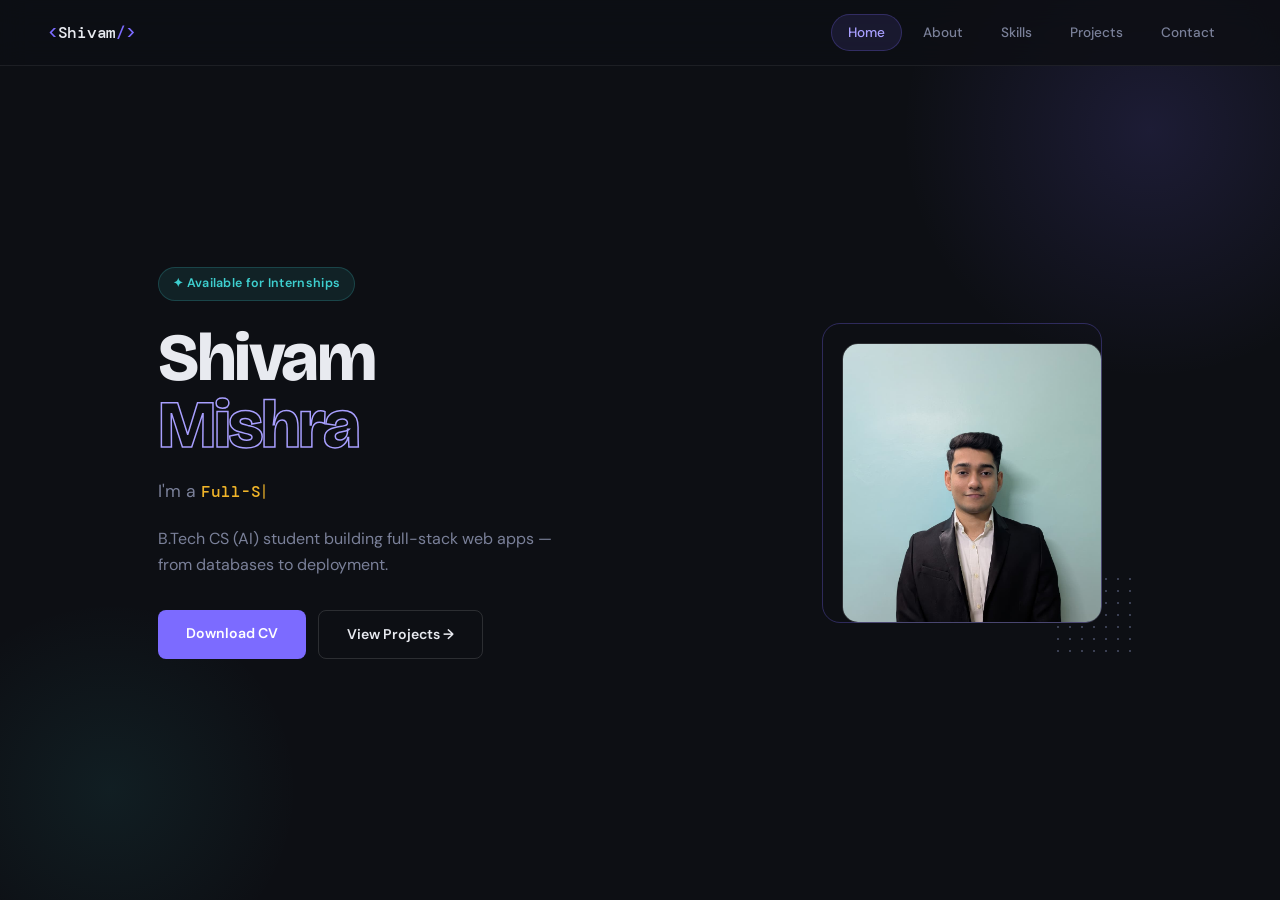
==== commit 8289e4c3: "finalizing" ====
--- a/index.html
+++ b/index.html
@@ -37,13 +37,6 @@
           <a href="cv.pdf" download class="btn-primary">Download CV</a>
           <a href="#" data-section="projects" class="btn-ghost nav-link">View Projects →</a>
         </div>
-        <div class="home-stats">
-          <div class="stat"><span class="stat-num">2+</span><span class="stat-lbl">Projects</span></div>
-          <div class="stat-sep"></div>
-          <div class="stat"><span class="stat-num">2nd</span><span class="stat-lbl">Year</span></div>
-          <div class="stat-sep"></div>
-          <div class="stat"><span class="stat-num">AI</span><span class="stat-lbl">Specialisation</span></div>
-        </div>
       </div>
       <div class="home-img-wrap">
         <div class="img-deco-ring"></div>
@@ -66,13 +59,6 @@
           <p>On the backend I work with Node.js, Express.js, and MySQL — implementing JWT authentication, REST APIs, and relational database design. I've gone through the full lifecycle of a production project: local development, debugging, and deployment on Render and Clever Cloud.</p>
           <p>I'm actively working through Data Structures &amp; Algorithms with a structured daily approach — covering linked lists, stacks, queues, trees, and heaps — solving problems on LeetCode.</p>
           <p>Outside code, I follow financial markets closely — part of why I built StockSim. I also play cricket, which has given me an appreciation for consistency and teamwork under pressure.</p>
-        </div>
-        <div class="about-card">
-          <div class="ac-row"><span>Degree</span><span>B.Tech CS (AI)</span></div>
-          <div class="ac-row"><span>Year</span><span>2nd Year</span></div>
-          <div class="ac-row"><span>College</span><span>MIT Bengaluru</span></div>
-          <div class="ac-row"><span>Focus</span><span>Full-Stack Dev</span></div>
-          <div class="ac-row"><span>Interests</span><span>Markets · Cricket</span></div>
         </div>
       </div>
     </div>
@@ -141,7 +127,7 @@
  
         <div class="proj-card">
           <div class="proj-top">
-            <span class="proj-tag">Full-Stack · DB Lab</span>
+            <span class="proj-tag">Full-Stack </span>
             <div class="proj-links">
               <a href="https://github.com/shivamm-15/CampusCare" target="_blank">GitHub ↗</a>
             </div>
--- a/index.css
+++ b/index.css
@@ -1,6 +1,5 @@
- /* ===== RESET ===== */
 *, *::before, *::after { box-sizing: border-box; margin: 0; padding: 0; }
-
+ 
 /* ===== DESIGN TOKENS ===== */
 :root {
   --bg:        #0d0f14;
@@ -11,25 +10,25 @@
   --text:      #e8eaf0;
   --muted:     #7a8099;
   --faint:     #3a3f52;
-
+ 
   --indigo:    #7c6bff;
   --indigo-lt: #a89fff;
   --indigo-bg: rgba(124,107,255,0.12);
-
+ 
   --amber:     #f0b429;
   --amber-bg:  rgba(240,180,41,0.12);
-
+ 
   --teal:      #3ecfcf;
   --teal-bg:   rgba(62,207,207,0.1);
-
+ 
   --coral:     #ff6b6b;
-
+ 
   --r: 14px;
   --r-sm: 8px;
 }
-
+ 
 html { scroll-behavior: smooth; }
-
+ 
 body {
   font-family: 'DM Sans', sans-serif;
   background: var(--bg);
@@ -38,7 +37,7 @@
   overflow-x: hidden;
   line-height: 1.6;
 }
-
+ 
 /* ===== HEADER ===== */
 header {
   position: fixed;
@@ -53,7 +52,7 @@
   backdrop-filter: blur(14px);
   border-bottom: 1px solid var(--border);
 }
-
+ 
 .logo {
   font-family: 'DM Mono', monospace;
   font-size: 1rem;
@@ -62,9 +61,9 @@
   letter-spacing: -0.3px;
 }
 .logo-bracket { color: var(--indigo); }
-
+ 
 nav ul { list-style: none; display: flex; gap: 4px; }
-
+ 
 .nav-link {
   text-decoration: none;
   font-size: 0.85rem;
@@ -83,7 +82,7 @@
   background: var(--indigo-bg);
   border-color: rgba(124,107,255,0.25);
 }
-
+ 
 .menu-toggle {
   display: none; flex-direction: column; gap: 5px;
   cursor: pointer; padding: 4px;
@@ -92,17 +91,17 @@
   display: block; width: 22px; height: 2px;
   background: var(--text); border-radius: 2px; transition: 0.3s;
 }
-
+ 
 /* ===== SECTIONS ===== */
 .section { display: none; min-height: 100vh; padding-top: 66px; }
 .section.active { display: flex; flex-direction: column; }
-
+ 
 .section-inner {
   max-width: 960px; width: 100%;
   margin: 0 auto;
   padding: 72px 48px 80px;
 }
-
+ 
 .sec-label {
   font-family: 'DM Mono', monospace;
   font-size: 0.75rem;
@@ -111,7 +110,7 @@
   text-transform: uppercase;
   margin-bottom: 12px;
 }
-
+ 
 .sec-title {
   font-family: 'Bricolage Grotesque', sans-serif;
   font-size: 2.6rem;
@@ -121,7 +120,7 @@
   line-height: 1.1;
   margin-bottom: 48px;
 }
-
+ 
 /* ===== HOME ===== */
 #home { justify-content: center; align-items: center; position: relative; overflow: hidden; }
 #home::before {
@@ -140,7 +139,7 @@
   background: radial-gradient(circle, rgba(62,207,207,0.08) 0%, transparent 70%);
   pointer-events: none;
 }
-
+ 
 .home-wrap {
   max-width: 1060px; width: 100%;
   margin: 0 auto; padding: 0 48px;
@@ -150,9 +149,9 @@
   gap: 64px;
   position: relative; z-index: 1;
 }
-
+ 
 .home-text { flex: 1; }
-
+ 
 .home-badge {
   display: inline-flex;
   align-items: center;
@@ -167,7 +166,7 @@
   margin-bottom: 24px;
   letter-spacing: 0.3px;
 }
-
+ 
 .home-text h1 {
   font-family: 'Bricolage Grotesque', sans-serif;
   font-size: 4.2rem;
@@ -182,7 +181,7 @@
   color: transparent;
   -webkit-text-stroke: 1.5px var(--indigo-lt);
 }
-
+ 
 .role-line {
   font-family: 'DM Sans', sans-serif;
   font-size: 1.1rem;
@@ -192,20 +191,20 @@
   display: flex;
   align-items: center;
 }
-
+ 
 .role-wrap {
   display: inline-flex;
   align-items: center;
   min-width: 240px;
 }
-
+ 
 #roleText {
   font-family: 'DM Mono', monospace;
   font-size: 1rem;
   font-weight: 500;
   color: var(--amber);
 }
-
+ 
 .cursor {
   font-weight: 300;
   color: var(--amber);
@@ -213,7 +212,7 @@
   margin-left: 1px;
 }
 @keyframes blink { 0%, 100% { opacity: 1; } 50% { opacity: 0; } }
-
+ 
 .home-bio {
   font-size: 1rem;
   color: var(--muted);
@@ -221,9 +220,9 @@
   max-width: 400px;
   margin-bottom: 32px;
 }
-
+ 
 .home-actions { display: flex; gap: 12px; flex-wrap: wrap; margin-bottom: 40px; }
-
+ 
 .btn-primary {
   display: inline-block; padding: 12px 28px;
   background: var(--indigo);
@@ -234,7 +233,7 @@
   border: none;
 }
 .btn-primary:hover { background: #6b5aee; transform: translateY(-1px); }
-
+ 
 .btn-ghost {
   display: inline-block; padding: 12px 28px;
   border: 1px solid var(--border2);
@@ -244,7 +243,7 @@
   transition: all 0.2s;
 }
 .btn-ghost:hover { border-color: var(--indigo-lt); color: var(--indigo-lt); }
-
+ 
 .home-stats {
   display: flex;
   align-items: center;
@@ -258,7 +257,7 @@
 }
 .stat-lbl { font-size: 0.75rem; color: var(--muted); }
 .stat-sep { width: 1px; height: 36px; background: var(--faint); }
-
+ 
 /* Photo */
 .home-img-wrap {
   position: relative;
@@ -275,7 +274,7 @@
   z-index: 2;
 }
 .img-box img { width: 100%; height: 100%; object-fit: cover; object-position: top center; }
-
+ 
 .img-deco-ring {
   position: absolute;
   top: 0; left: 0;
@@ -284,7 +283,7 @@
   border: 1px solid rgba(124,107,255,0.3);
   z-index: 1;
 }
-
+ 
 .img-dot-grid {
   position: absolute;
   bottom: -10px; right: -10px;
@@ -293,12 +292,12 @@
   background-size: 12px 12px;
   z-index: 0;
 }
-
+ 
 /* ===== ABOUT ===== */
 .about-layout { display: grid; grid-template-columns: 1fr 260px; gap: 48px; align-items: start; }
 .about-text p { color: var(--muted); font-size: 0.97rem; line-height: 1.8; margin-bottom: 18px; }
 .about-text p:last-child { margin-bottom: 0; }
-
+ 
 .about-card {
   background: var(--surface);
   border: 1px solid var(--border2);
@@ -318,14 +317,14 @@
 .ac-row:last-child { border-bottom: none; }
 .ac-row span:first-child { font-size: 0.78rem; color: var(--muted); font-weight: 500; text-transform: uppercase; letter-spacing: 0.5px; flex-shrink: 0; }
 .ac-row span:last-child { font-size: 0.88rem; color: var(--text); font-weight: 500; text-align: right; }
-
+ 
 /* ===== SKILLS ===== */
 .skills-grid {
   display: grid;
   grid-template-columns: repeat(2, 1fr);
   gap: 18px;
 }
-
+ 
 .skill-card {
   background: var(--surface);
   border: 1px solid var(--border);
@@ -336,7 +335,7 @@
   transition: border-color 0.2s, transform 0.2s;
 }
 .skill-card:hover { border-color: var(--border2); transform: translateY(-2px); }
-
+ 
 .skill-card::before {
   content: '';
   position: absolute;
@@ -347,7 +346,7 @@
 .sc-b::before { background: var(--teal); }
 .sc-c::before { background: var(--amber); }
 .sc-d::before { background: var(--coral); }
-
+ 
 .sc-num {
   font-family: 'DM Mono', monospace;
   font-size: 0.7rem;
@@ -369,10 +368,10 @@
   padding: 5px 12px;
   border-radius: 30px;
 }
-
+ 
 /* ===== PROJECTS ===== */
 .projects-list { display: flex; flex-direction: column; gap: 20px; }
-
+ 
 .proj-card {
   background: var(--surface);
   border: 1px solid var(--border);
@@ -381,20 +380,20 @@
   transition: border-color 0.2s, transform 0.2s;
 }
 .proj-card:hover { border-color: var(--border2); transform: translateY(-2px); }
-
+ 
 .pc-featured {
   border-color: rgba(124,107,255,0.25);
   background: linear-gradient(135deg, var(--surface) 0%, rgba(124,107,255,0.05) 100%);
 }
 .pc-featured:hover { border-color: rgba(124,107,255,0.4); }
-
+ 
 .proj-top {
   display: flex;
   justify-content: space-between;
   align-items: center;
   margin-bottom: 14px;
 }
-
+ 
 .proj-tag {
   font-family: 'DM Mono', monospace;
   font-size: 0.72rem;
@@ -403,7 +402,7 @@
   padding: 4px 10px;
   border-radius: 4px;
 }
-
+ 
 .proj-links { display: flex; gap: 10px; }
 .proj-links a {
   font-size: 0.8rem; font-weight: 600;
@@ -415,7 +414,7 @@
   transition: all 0.18s;
 }
 .proj-links a:hover { color: var(--text); border-color: var(--indigo-lt); background: var(--indigo-bg); }
-
+ 
 .proj-card h3 {
   font-family: 'Bricolage Grotesque', sans-serif;
   font-size: 1.45rem; font-weight: 800;
@@ -423,12 +422,12 @@
   letter-spacing: -0.5px;
   margin-bottom: 10px;
 }
-
+ 
 .proj-card p {
   font-size: 0.93rem; color: var(--muted);
   line-height: 1.7; margin-bottom: 18px;
 }
-
+ 
 .proj-tech { display: flex; flex-wrap: wrap; gap: 8px; }
 .proj-tech span {
   font-size: 0.76rem; font-weight: 600;
@@ -437,12 +436,12 @@
   padding: 4px 10px;
   border-radius: 4px;
 }
-
+ 
 /* ===== CONTACT ===== */
 .contact-sub { color: var(--muted); font-size: 1rem; margin-bottom: 36px; margin-top: -24px; }
-
+ 
 .contact-cards { display: flex; flex-direction: column; gap: 12px; max-width: 540px; }
-
+ 
 .cc {
   display: flex; align-items: center; gap: 18px;
   background: var(--surface);
@@ -453,7 +452,7 @@
   transition: all 0.2s;
 }
 .cc:hover { border-color: var(--indigo-lt); transform: translateX(6px); background: var(--surface2); }
-
+ 
 .cc-icon {
   width: 44px; height: 44px;
   border-radius: 10px;
@@ -465,14 +464,14 @@
 .li { background: rgba(10,102,194,0.15); color: #4d9de0; border: 1px solid rgba(10,102,194,0.2); }
 .gh { background: var(--surface2); color: var(--text); border: 1px solid var(--border2); }
 .em { background: var(--amber-bg); color: var(--amber); border: 1px solid rgba(240,180,41,0.2); }
-
+ 
 .cc-info { flex: 1; display: flex; flex-direction: column; gap: 2px; }
 .cc-lbl { font-size: 0.72rem; text-transform: uppercase; letter-spacing: 0.8px; color: var(--muted); font-weight: 600; }
 .cc-val { font-size: 0.9rem; color: var(--text); font-weight: 500; }
-
+ 
 .cc-arr { color: var(--faint); font-size: 1rem; transition: all 0.2s; }
 .cc:hover .cc-arr { color: var(--indigo-lt); transform: translateX(4px); }
-
+ 
 /* ===== RESPONSIVE ===== */
 @media (max-width: 768px) {
   header { padding: 0 20px; }
@@ -480,14 +479,14 @@
   nav.open { display: block; }
   nav ul { flex-direction: column; gap: 4px; }
   .menu-toggle { display: flex; }
-
+ 
   .home-wrap { flex-direction: column-reverse; padding: 24px 20px; gap: 36px; }
   .home-text h1 { font-size: 2.8rem; }
   .home-img-wrap { width: 200px; height: 220px; margin: 0 auto; }
   .img-box { width: 180px; height: 200px; top: 12px; left: 12px; }
   .img-deco-ring { width: 190px; height: 210px; }
   .home-bio { max-width: 100%; }
-
+ 
   .section-inner { padding: 48px 20px 60px; }
   .sec-title { font-size: 2rem; }
   .about-layout { grid-template-columns: 1fr; }
